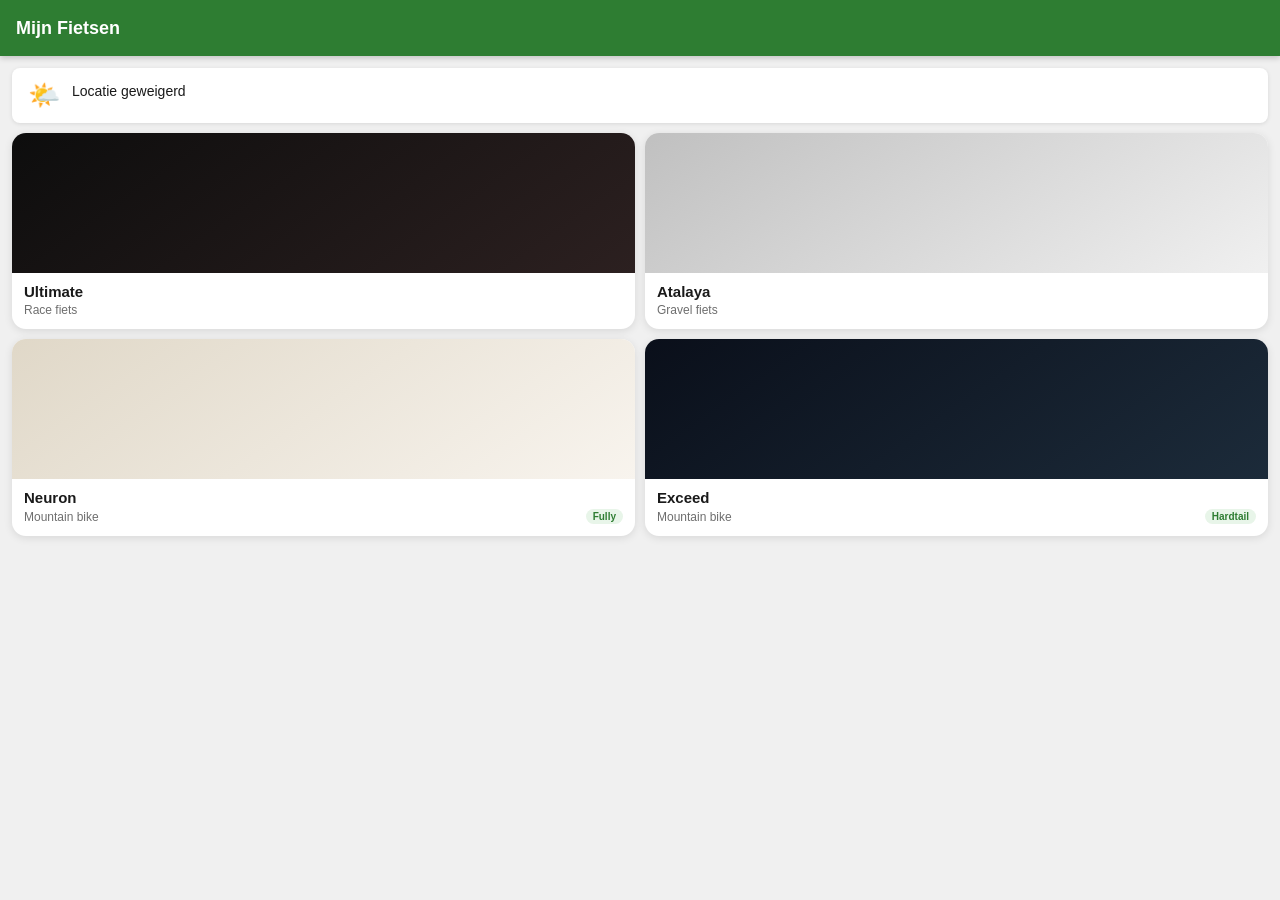
==== web/bikecheck.html @ 971127cf "Add single self-contained bikecheck.html (no install needed) Alles in één bestand: HTML + CSS + Java" ====
<!DOCTYPE html>
<html lang="nl">
<head>
<meta charset="UTF-8">
<meta name="viewport" content="width=device-width, initial-scale=1.0, user-scalable=no">
<title>BikeCheck</title>
<style>
:root {
    --groen: #2E7D32;
    --lichtgroen: #E8F5E9;
    --bg: #F0F0F0;
    --wit: #FFFFFF;
    --tekst: #1A1A1A;
    --subtekst: #6E6E6E;
}
*, *::before, *::after { box-sizing: border-box; margin: 0; padding: 0; }
html, body {
    height: 100%;
    font-family: -apple-system, BlinkMacSystemFont, 'Segoe UI', Roboto, sans-serif;
    background: var(--bg);
    color: var(--tekst);
    -webkit-tap-highlight-color: transparent;
}
.verborgen { display: none !important; }

/* App-balk */
.balk {
    background: var(--groen);
    color: #fff;
    padding: 0 16px;
    display: flex;
    align-items: center;
    min-height: 56px;
    position: sticky;
    top: 0;
    z-index: 10;
    box-shadow: 0 2px 6px rgba(0,0,0,.2);
    flex-wrap: wrap;
    padding-bottom: 0;
}
.balk-titel {
    font-size: 18px;
    font-weight: 700;
    flex: 1;
    line-height: 56px;
}
.icoon-knop {
    background: none;
    border: none;
    color: #fff;
    cursor: pointer;
    padding: 8px;
    border-radius: 50%;
    display: flex;
    align-items: center;
    justify-content: center;
    line-height: 56px;
    font-size: 22px;
}
.icoon-knop:active { background: rgba(255,255,255,.2); }

/* Voortgang */
.voortgang-wrap { width: 100%; padding: 0 0 12px; }
.voortgang-balk {
    height: 5px;
    background: rgba(255,255,255,.3);
    border-radius: 3px;
    overflow: hidden;
}
.voortgang-fill {
    height: 100%;
    background: #fff;
    border-radius: 3px;
    transition: width .3s ease;
    width: 0%;
}
.voortgang-labels {
    display: flex;
    justify-content: space-between;
    font-size: 12px;
    color: rgba(255,255,255,.85);
    margin-top: 4px;
}

/* Inhoud */
.inhoud {
    padding: 12px;
    display: flex;
    flex-direction: column;
    gap: 10px;
    min-height: calc(100vh - 56px);
}

/* Weerkaart */
.weerkaart {
    background: var(--wit);
    border-radius: 8px;
    padding: 12px 16px;
    display: flex;
    align-items: flex-start;
    gap: 12px;
    box-shadow: 0 1px 4px rgba(0,0,0,.1);
}
.weer-emoji { font-size: 26px; flex-shrink: 0; }
.weer-tekst { font-size: 14px; line-height: 1.6; white-space: pre-line; }

/* Fietskaarten */
.fiets-grid {
    display: grid;
    grid-template-columns: 1fr 1fr;
    gap: 10px;
}
.fiets-kaart {
    background: var(--wit);
    border-radius: 14px;
    overflow: hidden;
    box-shadow: 0 2px 8px rgba(0,0,0,.1);
    cursor: pointer;
    transition: transform .15s;
    user-select: none;
}
.fiets-kaart:active { transform: scale(.96); }
.fiets-foto {
    height: 140px;
    background-size: cover;
    background-position: center;
}
.fiets-info { padding: 10px 12px 12px; }
.fiets-naam { font-size: 15px; font-weight: 700; }
.fiets-rij { display: flex; align-items: center; gap: 6px; margin-top: 3px; }
.fiets-sub { font-size: 12px; color: var(--subtekst); flex: 1; }
.fiets-type {
    font-size: 10px;
    font-weight: 700;
    color: var(--groen);
    background: var(--lichtgroen);
    padding: 2px 7px;
    border-radius: 20px;
}

/* Checklijst */
.checklijst { list-style: none; display: flex; flex-direction: column; gap: 6px; padding-bottom: 32px; }
.check-item {
    background: var(--wit);
    border-radius: 8px;
    box-shadow: 0 1px 4px rgba(0,0,0,.08);
}
.check-item label {
    display: flex;
    align-items: center;
    cursor: pointer;
    min-height: 52px;
    padding-right: 16px;
}
.check-item input[type=checkbox] {
    appearance: none;
    -webkit-appearance: none;
    width: 44px;
    height: 52px;
    flex-shrink: 0;
    position: relative;
    cursor: pointer;
}
.check-item input[type=checkbox]::after {
    content: '';
    position: absolute;
    top: 50%; left: 50%;
    transform: translate(-50%, -50%);
    width: 22px; height: 22px;
    border: 2px solid #C8C8C8;
    border-radius: 5px;
    background: #fff;
    transition: all .15s;
}
.check-item input[type=checkbox]:checked::after {
    background: var(--groen);
    border-color: var(--groen);
    background-image: url("data:image/svg+xml,%3Csvg xmlns='http://www.w3.org/2000/svg' width='14' height='14' viewBox='0 0 24 24' fill='none' stroke='white' stroke-width='3.5' stroke-linecap='round' stroke-linejoin='round'%3E%3Cpolyline points='20 6 9 17 4 12'/%3E%3C/svg%3E");
    background-repeat: no-repeat;
    background-position: center;
}
.item-inhoud { flex: 1; display: flex; flex-direction: column; gap: 4px; padding: 10px 0; }
.item-tekst { font-size: 15px; line-height: 1.3; transition: opacity .15s; }
.item-badge {
    display: inline-block;
    font-size: 11px;
    font-weight: 700;
    padding: 2px 8px;
    border-radius: 20px;
    align-self: flex-start;
}
.badge-uv   { background: #FFF3E0; color: #E65100; }
.badge-koud { background: #E3F2FD; color: #1565C0; }
.check-item.afgevinkt .item-tekst { text-decoration: line-through; opacity: .35; }

/* Dialoog */
.overlay {
    position: fixed; inset: 0;
    background: rgba(0,0,0,.45);
    display: flex; align-items: center; justify-content: center;
    z-index: 100; padding: 24px;
}
.dialoog {
    background: var(--wit);
    border-radius: 14px;
    padding: 24px;
    max-width: 320px;
    width: 100%;
    box-shadow: 0 8px 32px rgba(0,0,0,.25);
}
.dialoog h2 { font-size: 17px; margin-bottom: 8px; }
.dialoog p  { font-size: 14px; color: var(--subtekst); margin-bottom: 20px; line-height: 1.5; }
.dialoog-knoppen { display: flex; gap: 10px; justify-content: flex-end; }
.knop {
    padding: 10px 18px;
    border: none;
    border-radius: 8px;
    font-size: 14px;
    font-weight: 600;
    cursor: pointer;
}
.knop-annuleer { background: #EEE; color: var(--tekst); }
.knop-reset    { background: var(--groen); color: #fff; }
</style>
</head>
<body>

<!-- ═══ HOOFDSCHERM ═══ -->
<div id="hoofd-scherm">
    <header class="balk">
        <span class="balk-titel">Mijn Fietsen</span>
    </header>
    <div class="inhoud">
        <div class="weerkaart">
            <span class="weer-emoji">🌤️</span>
            <span class="weer-tekst" id="weer-hoofd">Weer ophalen…</span>
        </div>
        <div class="fiets-grid" id="fiets-grid"></div>
    </div>
</div>

<!-- ═══ CHECKLISTSCHERM ═══ -->
<div id="check-scherm" class="verborgen">
    <header class="balk">
        <button class="icoon-knop" id="terug-knop">&#8592;</button>
        <span class="balk-titel" id="check-titel">Ultimate</span>
        <button class="icoon-knop" id="reset-knop" title="Reset">&#8635;</button>
        <div class="voortgang-wrap">
            <div class="voortgang-balk">
                <div class="voortgang-fill" id="voortgang-fill"></div>
            </div>
            <div class="voortgang-labels">
                <span id="voortgang-teller">0 / 0</span>
                <span id="voortgang-pct">0%</span>
            </div>
        </div>
    </header>
    <div class="inhoud">
        <div class="weerkaart">
            <span class="weer-emoji">🌤️</span>
            <span class="weer-tekst" id="weer-check">Weer ophalen…</span>
        </div>
        <ul class="checklijst" id="check-items"></ul>
    </div>
</div>

<!-- ═══ RESET-DIALOOG ═══ -->
<div class="overlay verborgen" id="reset-overlay">
    <div class="dialoog">
        <h2>Checklist resetten</h2>
        <p>Alle vinkjes voor deze fiets verwijderen?</p>
        <div class="dialoog-knoppen">
            <button class="knop knop-annuleer" id="annuleer-reset">Annuleren</button>
            <button class="knop knop-reset"    id="bevestig-reset">Reset</button>
        </div>
    </div>
</div>

<script>
'use strict';

// ── Configuratie ──────────────────────────────────────────────────────────────
const API_SLEUTEL = 'b2993d09a467a0172653bfecc4851b74';

// ── Fietsen ───────────────────────────────────────────────────────────────────
const FIETSEN = [
    { naam: 'Ultimate', sub: 'Race fiets',   type: '',        kleur: 'linear-gradient(145deg,#0D0D0D,#2C2020)' },
    { naam: 'Atalaya',  sub: 'Gravel fiets', type: '',        kleur: 'linear-gradient(145deg,#C0C0C0,#F0F0F0)' },
    { naam: 'Neuron',   sub: 'Mountain bike',type: 'Fully',   kleur: 'linear-gradient(145deg,#E0D8C8,#F8F4EE)' },
    { naam: 'Exceed',   sub: 'Mountain bike',type: 'Hardtail',kleur: 'linear-gradient(145deg,#0A0F1A,#1C2B3A)' },
];

// ── Checklijsten ──────────────────────────────────────────────────────────────
const LIJSTEN = {
    Ultimate: [
        { id:'u1',  tekst:'Raceschoenen' },
        { id:'u2',  tekst:'Twee bidons' },
        { id:'u3',  tekst:'Reparatietas en bandje' },
        { id:'u4',  tekst:'Wahoo groot' },
        { id:'u5',  tekst:'Handschoenen' },
        { id:'u6',  tekst:'Bril' },
        { id:'u7',  tekst:'Muts' },
        { id:'u8',  tekst:'Overschoenen' },
        { id:'u9',  tekst:'Eten' },
        { id:'u10', tekst:'Verlichting' },
    ],
    Atalaya: [
        { id:'a1',  tekst:'Klikschoen of Flatschoen' },
        { id:'a2',  tekst:'Twee bidons' },
        { id:'a3',  tekst:'Reparatiebidon' },
        { id:'a4',  tekst:'Batterij' },
        { id:'a5',  tekst:'Wahoo groot' },
        { id:'a6',  tekst:'Handschoenen' },
        { id:'a7',  tekst:'Bril' },
        { id:'a8',  tekst:'Muts' },
        { id:'a9',  tekst:'Overschoenen' },
        { id:'a10', tekst:'Eten' },
        { id:'a11', tekst:'Verlichting' },
    ],
    Neuron: [
        { id:'n1',  tekst:'Klikschoen of Flatschoen' },
        { id:'n2',  tekst:'Één bidon of drinkzak' },
        { id:'n3',  tekst:'Reparatietas' },
        { id:'n4',  tekst:'Batterij' },
        { id:'n5',  tekst:'Wahoo groot' },
        { id:'n6',  tekst:'Handschoenen' },
        { id:'n7',  tekst:'Bril' },
        { id:'n8',  tekst:'Muts' },
        { id:'n9',  tekst:'Overschoenen' },
        { id:'n10', tekst:'Eten' },
        { id:'n11', tekst:'Verlichting' },
    ],
    Exceed: [
        { id:'e1',  tekst:'Klikschoenen' },
        { id:'e2',  tekst:'Twee bidons' },
        { id:'e3',  tekst:'Reparatietas' },
        { id:'e4',  tekst:'Wahoo klein' },
        { id:'e5',  tekst:'Handschoenen' },
        { id:'e6',  tekst:'Bril' },
        { id:'e7',  tekst:'Muts' },
        { id:'e8',  tekst:'Overschoenen' },
        { id:'e9',  tekst:'Eten' },
        { id:'e10', tekst:'Verlichting' },
    ],
};

// ── Weer-items op basis van temperatuur en UV ─────────────────────────────────
function weerItems(temp, uvi) {
    const items = [];
    if (uvi >= 3) {
        items.push({ id:'w_zonnebrand', tekst:'Zonnebrand',         badge:'☀️ UV',   cls:'badge-uv' });
        items.push({ id:'w_lipbalsem',  tekst:'Lipbalsem',           badge:'☀️ UV',   cls:'badge-uv' });
    }
    if (temp < 5) {
        items.push({ id:'w_muts',       tekst:'Muts',                badge:'🥶 Koud', cls:'badge-koud' });
        items.push({ id:'w_handsch',    tekst:'Warme handschoenen',  badge:'🥶 Koud', cls:'badge-koud' });
        items.push({ id:'w_overschoen', tekst:'Overschoenen',        badge:'🥶 Koud', cls:'badge-koud' });
    }
    return items;
}

// ── State ─────────────────────────────────────────────────────────────────────
let huidigeFiets = null;
let weerTemp = 15;
let weerUvi  = 0;
let weerTekst = 'Weer ophalen…';

// ── Opslag ────────────────────────────────────────────────────────────────────
function slaOp(naam, items) {
    const s = {};
    items.forEach(it => s[it.id] = it.aangevinkt);
    localStorage.setItem('bc_' + naam, JSON.stringify(s));
}
function laadOp(naam) {
    try { return JSON.parse(localStorage.getItem('bc_' + naam)) || {}; }
    catch { return {}; }
}

// ── Navigatie ─────────────────────────────────────────────────────────────────
function toonHoofd() {
    document.getElementById('check-scherm').classList.add('verborgen');
    document.getElementById('hoofd-scherm').classList.remove('verborgen');
    huidigeFiets = null;
}
function toonChecklist(fiets) {
    huidigeFiets = fiets;
    document.getElementById('hoofd-scherm').classList.add('verborgen');
    document.getElementById('check-scherm').classList.remove('verborgen');
    document.getElementById('check-titel').textContent = fiets.naam;
    document.getElementById('weer-check').textContent = weerTekst;
    tekenChecklist();
}

// ── Fietskaarten tekenen ──────────────────────────────────────────────────────
function tekenFietsen() {
    const grid = document.getElementById('fiets-grid');
    grid.innerHTML = FIETSEN.map(f => `
        <div class="fiets-kaart" data-naam="${f.naam}">
            <div class="fiets-foto" style="background:url('images/bike_${f.naam.toLowerCase()}.jpg') center/cover, ${f.kleur}"></div>
            <div class="fiets-info">
                <div class="fiets-naam">${f.naam}</div>
                <div class="fiets-rij">
                    <span class="fiets-sub">${f.sub}</span>
                    ${f.type ? `<span class="fiets-type">${f.type}</span>` : ''}
                </div>
            </div>
        </div>
    `).join('');
    grid.querySelectorAll('.fiets-kaart').forEach(k => {
        k.addEventListener('click', () => {
            const f = FIETSEN.find(f => f.naam === k.dataset.naam);
            if (f) toonChecklist(f);
        });
    });
}

// ── Checklist tekenen ─────────────────────────────────────────────────────────
function tekenChecklist() {
    if (!huidigeFiets) return;
    const opgeslagen = laadOp(huidigeFiets.naam);
    const basisItems = LIJSTEN[huidigeFiets.naam].map(it => ({
        ...it, aangevinkt: opgeslagen[it.id] ?? false, badge: '', cls: ''
    }));
    const wItems = weerItems(weerTemp, weerUvi).map(it => ({
        ...it, aangevinkt: opgeslagen[it.id] ?? false
    }));
    const alleItems = [...basisItems, ...wItems];

    const lijst = document.getElementById('check-items');
    lijst.innerHTML = alleItems.map(it => `
        <li class="check-item${it.aangevinkt ? ' afgevinkt' : ''}" id="li-${it.id}">
            <label>
                <input type="checkbox" data-id="${it.id}" ${it.aangevinkt ? 'checked' : ''}>
                <span class="item-inhoud">
                    <span class="item-tekst">${it.tekst}</span>
                    ${it.badge ? `<span class="item-badge ${it.cls}">${it.badge}</span>` : ''}
                </span>
            </label>
        </li>
    `).join('');

    lijst.querySelectorAll('input[type=checkbox]').forEach(cb => {
        cb.addEventListener('change', () => {
            const li   = document.getElementById('li-' + cb.dataset.id);
            const item = alleItems.find(it => it.id === cb.dataset.id);
            li.classList.toggle('afgevinkt', cb.checked);
            if (item) item.aangevinkt = cb.checked;
            slaOp(huidigeFiets.naam, alleItems);
            bijwerkVoortgang(alleItems);
        });
    });
    bijwerkVoortgang(alleItems);
}

function bijwerkVoortgang(items) {
    const totaal   = items.length;
    const afgevinkt = items.filter(it => it.aangevinkt).length;
    const pct = totaal > 0 ? Math.round(afgevinkt / totaal * 100) : 0;
    document.getElementById('voortgang-fill').style.width  = pct + '%';
    document.getElementById('voortgang-teller').textContent = `${afgevinkt} / ${totaal}`;
    document.getElementById('voortgang-pct').textContent    = pct + '%';
}

// ── Weer ophalen ──────────────────────────────────────────────────────────────
async function haalWeerOp(lat, lon) {
    try {
        const [fRes, uviRes] = await Promise.allSettled([
            fetch(`https://api.openweathermap.org/data/2.5/forecast?lat=${lat}&lon=${lon}&units=metric&appid=${API_SLEUTEL}`).then(r => r.json()),
            fetch(`https://api.openweathermap.org/data/2.5/uvi?lat=${lat}&lon=${lon}&appid=${API_SLEUTEL}`).then(r => r.json()),
        ]);
        if (fRes.status !== 'fulfilled') throw new Error();
        const f       = fRes.value;
        const nu      = f.list[0];
        const over4   = f.list[1];
        weerTemp      = nu.main.temp;
        weerUvi       = uviRes.status === 'fulfilled' ? (uviRes.value?.value ?? 0) : 0;
        const temp    = Math.round(weerTemp);
        const temp4   = Math.round(over4.main.temp);
        const regen   = Math.round(nu.pop * 100);
        const wid     = nu.weather[0].id;
        const emoji   = wid>=200&&wid<300?'⛈️':wid>=300&&wid<600?'🌧️':wid>=600&&wid<700?'🌨️':wid>=700&&wid<800?'🌫️':wid===800?'☀️':'⛅';
        weerTekst     = `${emoji}  Nu: ${temp}°C     Over 4 uur: ${temp4}°C`;
        if (regen > 30) weerTekst += `\n⚠️  ${regen}% kans op regen`;
        if (weerUvi >= 3) {
            const niveau = weerUvi>=8?'zeer hoog':weerUvi>=6?'hoog':'matig';
            weerTekst += `\n🔆  UV-index ${Math.round(weerUvi)} (${niveau})`;
        }
    } catch {
        weerTekst = 'Kon het weer niet ophalen';
    }
    document.getElementById('weer-hoofd').textContent = weerTekst;
    document.getElementById('weer-check').textContent = weerTekst;
    if (huidigeFiets) tekenChecklist();
}

function startWeer() {
    if (!navigator.geolocation) {
        document.getElementById('weer-hoofd').textContent = 'Locatie niet beschikbaar';
        return;
    }
    navigator.geolocation.getCurrentPosition(
        p => haalWeerOp(p.coords.latitude, p.coords.longitude),
        () => { document.getElementById('weer-hoofd').textContent = 'Locatie geweigerd'; }
    );
}

// ── Knoppen ───────────────────────────────────────────────────────────────────
document.getElementById('terug-knop').addEventListener('click', toonHoofd);
document.getElementById('reset-knop').addEventListener('click', () => {
    document.getElementById('reset-overlay').classList.remove('verborgen');
});
document.getElementById('annuleer-reset').addEventListener('click', () => {
    document.getElementById('reset-overlay').classList.add('verborgen');
});
document.getElementById('bevestig-reset').addEventListener('click', () => {
    document.getElementById('reset-overlay').classList.add('verborgen');
    if (huidigeFiets) {
        localStorage.removeItem('bc_' + huidigeFiets.naam);
        tekenChecklist();
    }
});
document.getElementById('reset-overlay').addEventListener('click', e => {
    if (e.target.id === 'reset-overlay')
        document.getElementById('reset-overlay').classList.add('verborgen');
});

// ── Start ─────────────────────────────────────────────────────────────────────
tekenFietsen();
startWeer();
setInterval(startWeer, 30 * 60 * 1000);
</script>
</body>
</html>
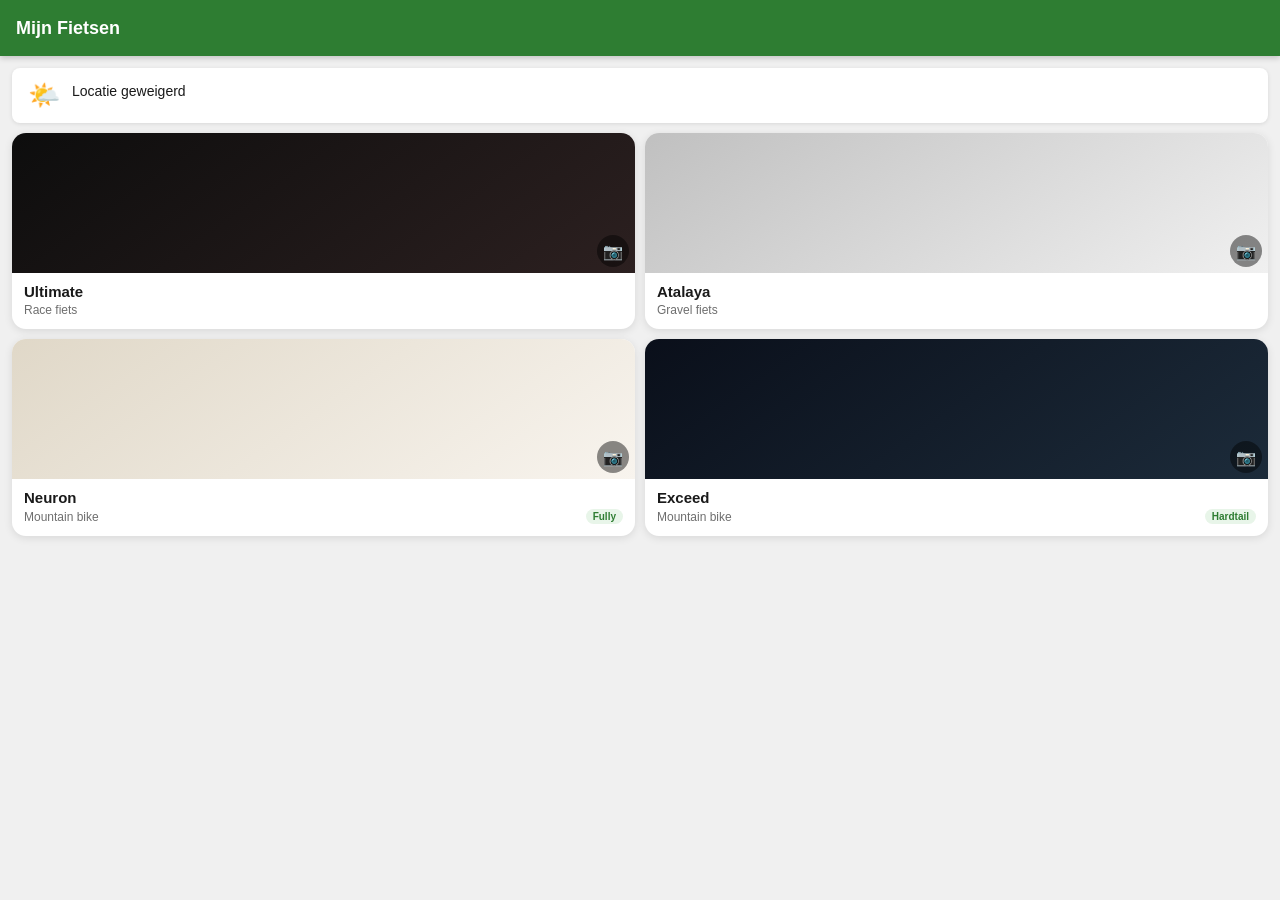
==== commit b56db4c0: "Voeg foto-upload toe aan fietskaarten via galerij Gebruiker kan nu per fiets een foto kiezen uit de " ====
--- a/web/bikecheck.html
+++ b/web/bikecheck.html
@@ -120,11 +120,26 @@
     user-select: none;
 }
 .fiets-kaart:active { transform: scale(.96); }
+.fiets-foto-wrap { position: relative; height: 140px; }
 .fiets-foto {
     height: 140px;
     background-size: cover;
     background-position: center;
 }
+.foto-knop {
+    position: absolute;
+    bottom: 6px; right: 6px;
+    background: rgba(0,0,0,.45);
+    border: none;
+    border-radius: 50%;
+    width: 32px; height: 32px;
+    display: flex; align-items: center; justify-content: center;
+    cursor: pointer;
+    font-size: 16px;
+    color: #fff;
+    z-index: 2;
+}
+.foto-knop:active { background: rgba(0,0,0,.7); }
 .fiets-info { padding: 10px 12px 12px; }
 .fiets-naam { font-size: 15px; font-weight: 700; }
 .fiets-rij { display: flex; align-items: center; gap: 6px; margin-top: 3px; }
@@ -375,6 +390,12 @@
     try { return JSON.parse(localStorage.getItem('bc_' + naam)) || {}; }
     catch { return {}; }
 }
+function laadFoto(naam) {
+    return localStorage.getItem('bc_foto_' + naam) || '';
+}
+function slaFotoOp(naam, dataUrl) {
+    localStorage.setItem('bc_foto_' + naam, dataUrl);
+}
 
 // ── Navigatie ─────────────────────────────────────────────────────────────────
 function toonHoofd() {
@@ -394,9 +415,15 @@
 // ── Fietskaarten tekenen ──────────────────────────────────────────────────────
 function tekenFietsen() {
     const grid = document.getElementById('fiets-grid');
-    grid.innerHTML = FIETSEN.map(f => `
+    grid.innerHTML = FIETSEN.map(f => {
+        const foto = laadFoto(f.naam);
+        const bg = foto ? `url('${foto}') center/cover` : f.kleur;
+        return `
         <div class="fiets-kaart" data-naam="${f.naam}">
-            <div class="fiets-foto" style="background:url('images/bike_${f.naam.toLowerCase()}.jpg') center/cover, ${f.kleur}"></div>
+            <div class="fiets-foto-wrap">
+                <div class="fiets-foto" id="foto-${f.naam}" style="background:${bg}"></div>
+                <button class="foto-knop" data-fiets="${f.naam}" title="Foto wijzigen">📷</button>
+            </div>
             <div class="fiets-info">
                 <div class="fiets-naam">${f.naam}</div>
                 <div class="fiets-rij">
@@ -404,8 +431,42 @@
                     ${f.type ? `<span class="fiets-type">${f.type}</span>` : ''}
                 </div>
             </div>
-        </div>
-    `).join('');
+        </div>`;
+    }).join('');
+
+    // Verborgen file input
+    let fileInput = document.getElementById('foto-input');
+    if (!fileInput) {
+        fileInput = document.createElement('input');
+        fileInput.type = 'file';
+        fileInput.accept = 'image/*';
+        fileInput.id = 'foto-input';
+        fileInput.style.display = 'none';
+        document.body.appendChild(fileInput);
+    }
+
+    let actieveFiets = null;
+    grid.querySelectorAll('.foto-knop').forEach(knop => {
+        knop.addEventListener('click', e => {
+            e.stopPropagation();
+            actieveFiets = knop.dataset.fiets;
+            fileInput.value = '';
+            fileInput.click();
+        });
+    });
+
+    fileInput.onchange = () => {
+        const bestand = fileInput.files[0];
+        if (!bestand || !actieveFiets) return;
+        const reader = new FileReader();
+        reader.onload = ev => {
+            slaFotoOp(actieveFiets, ev.target.result);
+            const fotoEl = document.getElementById('foto-' + actieveFiets);
+            if (fotoEl) fotoEl.style.background = `url('${ev.target.result}') center/cover`;
+        };
+        reader.readAsDataURL(bestand);
+    };
+
     grid.querySelectorAll('.fiets-kaart').forEach(k => {
         k.addEventListener('click', () => {
             const f = FIETSEN.find(f => f.naam === k.dataset.naam);
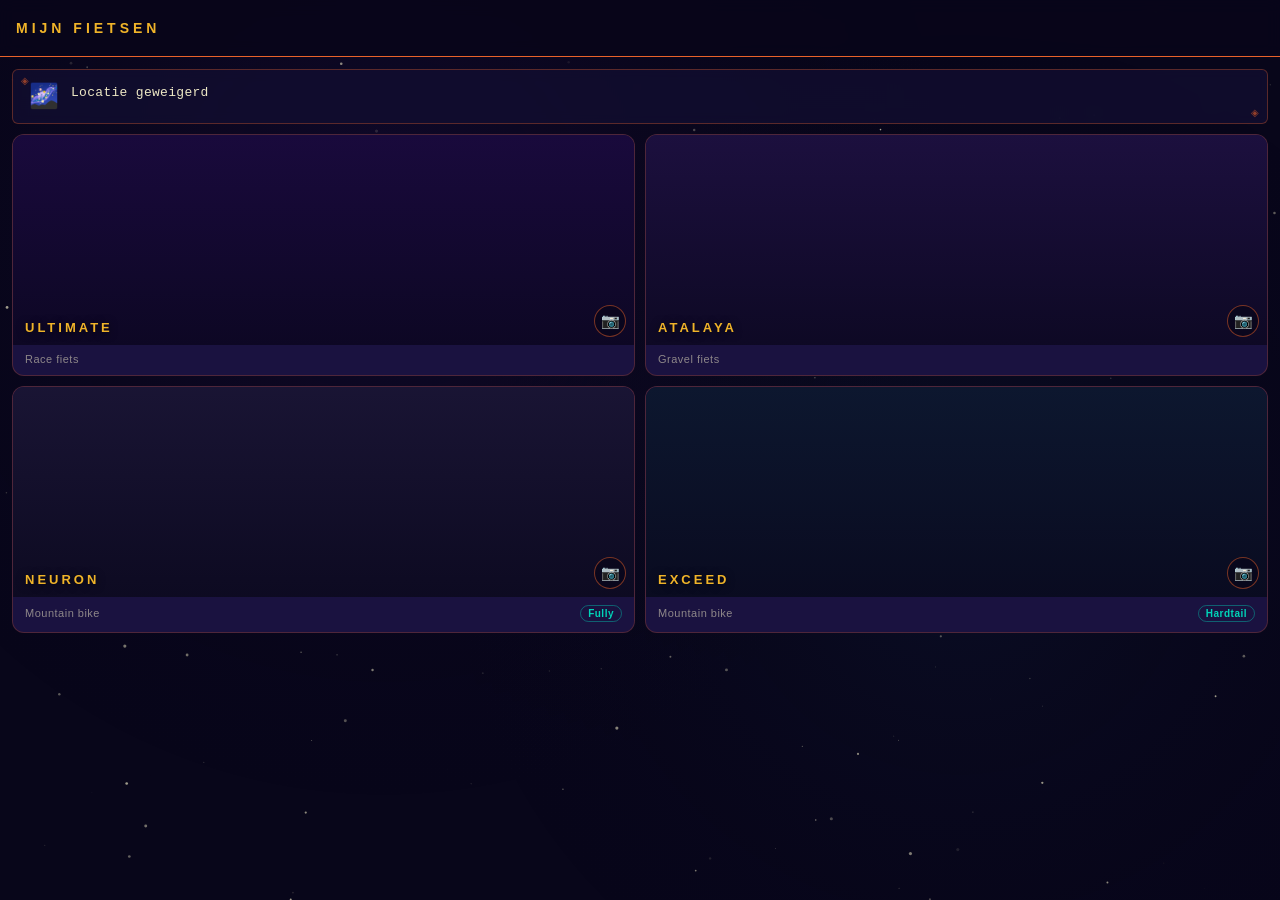
==== commit 0e56807b: "Redesign bikecheck.html met 70s space-stijl Donkere sterrenhemel achtergrond met canvas animatie, or" ====
--- a/web/bikecheck.html
+++ b/web/bikecheck.html
@@ -6,27 +6,49 @@
 <title>BikeCheck</title>
 <style>
 :root {
-    --groen: #2E7D32;
-    --lichtgroen: #E8F5E9;
-    --bg: #F0F0F0;
-    --wit: #FFFFFF;
-    --tekst: #1A1A1A;
-    --subtekst: #6E6E6E;
+    --ruimte:  #08061A;
+    --cosmos:  #120E30;
+    --nebula:  #1A1240;
+    --oranje:  #E8622A;
+    --goud:    #F0B429;
+    --ster:    #EDE8C5;
+    --teal:    #00D4B8;
+    --dim:     rgba(240,180,41,.12);
+    --lijn:    rgba(232,98,42,.35);
 }
 *, *::before, *::after { box-sizing: border-box; margin: 0; padding: 0; }
 html, body {
     height: 100%;
     font-family: -apple-system, BlinkMacSystemFont, 'Segoe UI', Roboto, sans-serif;
-    background: var(--bg);
-    color: var(--tekst);
+    background: var(--ruimte);
+    color: var(--ster);
     -webkit-tap-highlight-color: transparent;
+    overscroll-behavior: none;
 }
 .verborgen { display: none !important; }
 
-/* App-balk */
+/* ── Sterrenhemel canvas ── */
+#sterren {
+    position: fixed;
+    inset: 0;
+    z-index: 0;
+    pointer-events: none;
+}
+
+/* ── Scherm wrapper (boven canvas) ── */
+#hoofd-scherm, #check-scherm {
+    position: relative;
+    z-index: 1;
+    min-height: 100dvh;
+    display: flex;
+    flex-direction: column;
+}
+
+/* ── App-balk ── */
 .balk {
-    background: var(--groen);
-    color: #fff;
+    background: rgba(8,6,26,.88);
+    border-bottom: 1.5px solid var(--oranje);
+    color: var(--ster);
     padding: 0 16px;
     display: flex;
     align-items: center;
@@ -34,20 +56,23 @@
     position: sticky;
     top: 0;
     z-index: 10;
-    box-shadow: 0 2px 6px rgba(0,0,0,.2);
     flex-wrap: wrap;
-    padding-bottom: 0;
+    backdrop-filter: blur(8px);
+    -webkit-backdrop-filter: blur(8px);
 }
 .balk-titel {
-    font-size: 18px;
+    font-size: 14px;
     font-weight: 700;
     flex: 1;
+    letter-spacing: 4px;
+    text-transform: uppercase;
+    color: var(--goud);
     line-height: 56px;
 }
 .icoon-knop {
     background: none;
     border: none;
-    color: #fff;
+    color: var(--ster);
     cursor: pointer;
     padding: 8px;
     border-radius: 50%;
@@ -56,122 +81,186 @@
     justify-content: center;
     line-height: 56px;
     font-size: 22px;
-}
-.icoon-knop:active { background: rgba(255,255,255,.2); }
+    transition: color .15s;
+}
+.icoon-knop:active { color: var(--oranje); }
 
 /* Voortgang */
-.voortgang-wrap { width: 100%; padding: 0 0 12px; }
+.voortgang-wrap { width: 100%; padding: 0 0 10px; }
 .voortgang-balk {
-    height: 5px;
-    background: rgba(255,255,255,.3);
-    border-radius: 3px;
+    height: 4px;
+    background: rgba(255,255,255,.1);
+    border-radius: 2px;
     overflow: hidden;
 }
 .voortgang-fill {
     height: 100%;
-    background: #fff;
-    border-radius: 3px;
-    transition: width .3s ease;
+    background: linear-gradient(90deg, var(--oranje), var(--goud));
+    border-radius: 2px;
+    transition: width .35s ease;
     width: 0%;
 }
 .voortgang-labels {
     display: flex;
     justify-content: space-between;
-    font-size: 12px;
-    color: rgba(255,255,255,.85);
-    margin-top: 4px;
-}
-
-/* Inhoud */
+    font-size: 11px;
+    font-family: 'Courier New', monospace;
+    color: rgba(240,180,41,.7);
+    margin-top: 5px;
+    letter-spacing: 1px;
+}
+
+/* ── Scherm-inhoud ── */
 .inhoud {
     padding: 12px;
     display: flex;
     flex-direction: column;
     gap: 10px;
-    min-height: calc(100vh - 56px);
-}
-
-/* Weerkaart */
+    flex: 1;
+}
+
+/* ── Weerkaart ── */
 .weerkaart {
-    background: var(--wit);
-    border-radius: 8px;
+    background: rgba(18,14,48,.82);
+    border: 1px solid var(--lijn);
+    border-radius: 6px;
     padding: 12px 16px;
     display: flex;
     align-items: flex-start;
     gap: 12px;
-    box-shadow: 0 1px 4px rgba(0,0,0,.1);
-}
-.weer-emoji { font-size: 26px; flex-shrink: 0; }
-.weer-tekst { font-size: 14px; line-height: 1.6; white-space: pre-line; }
-
-/* Fietskaarten */
+    position: relative;
+    backdrop-filter: blur(6px);
+}
+.weerkaart::before,
+.weerkaart::after {
+    content: '◈';
+    position: absolute;
+    font-size: 10px;
+    color: var(--oranje);
+    opacity: .6;
+}
+.weerkaart::before { top: 5px; left: 8px; }
+.weerkaart::after  { bottom: 5px; right: 8px; }
+.weer-emoji { font-size: 24px; flex-shrink: 0; line-height: 1.2; }
+.weer-tekst {
+    font-size: 13px;
+    line-height: 1.65;
+    white-space: pre-line;
+    font-family: 'Courier New', monospace;
+    color: var(--ster);
+    letter-spacing: .3px;
+}
+
+/* ── Fietskaarten ── */
 .fiets-grid {
     display: grid;
     grid-template-columns: 1fr 1fr;
     gap: 10px;
 }
 .fiets-kaart {
-    background: var(--wit);
-    border-radius: 14px;
+    border-radius: 12px;
     overflow: hidden;
-    box-shadow: 0 2px 8px rgba(0,0,0,.1);
+    border: 1px solid rgba(232,98,42,.25);
     cursor: pointer;
-    transition: transform .15s;
+    transition: transform .15s, box-shadow .15s;
     user-select: none;
-}
-.fiets-kaart:active { transform: scale(.96); }
-.fiets-foto-wrap { position: relative; height: 140px; }
+    background: var(--nebula);
+}
+.fiets-kaart:active {
+    transform: scale(.96);
+    box-shadow: 0 0 18px rgba(232,98,42,.3);
+}
+.fiets-foto-wrap { position: relative; height: 210px; overflow: hidden; }
 .fiets-foto {
-    height: 140px;
+    height: 210px;
     background-size: cover;
     background-position: center;
+    transition: transform .3s ease;
+}
+.fiets-kaart:active .fiets-foto { transform: scale(1.04); }
+
+/* donkere gradient overlay over de foto */
+.fiets-foto-wrap::after {
+    content: '';
+    position: absolute;
+    inset: 0;
+    background: linear-gradient(to bottom, rgba(8,6,26,.05) 0%, rgba(8,6,26,.72) 100%);
+    pointer-events: none;
 }
 .foto-knop {
     position: absolute;
-    bottom: 6px; right: 6px;
-    background: rgba(0,0,0,.45);
-    border: none;
+    bottom: 8px; right: 8px;
+    background: rgba(8,6,26,.65);
+    border: 1px solid rgba(232,98,42,.5);
     border-radius: 50%;
     width: 32px; height: 32px;
     display: flex; align-items: center; justify-content: center;
     cursor: pointer;
-    font-size: 16px;
-    color: #fff;
-    z-index: 2;
-}
-.foto-knop:active { background: rgba(0,0,0,.7); }
-.fiets-info { padding: 10px 12px 12px; }
-.fiets-naam { font-size: 15px; font-weight: 700; }
-.fiets-rij { display: flex; align-items: center; gap: 6px; margin-top: 3px; }
-.fiets-sub { font-size: 12px; color: var(--subtekst); flex: 1; }
+    font-size: 15px;
+    z-index: 3;
+}
+.foto-knop:active { background: rgba(232,98,42,.4); }
+.fiets-naam-overlay {
+    position: absolute;
+    bottom: 10px; left: 12px;
+    z-index: 3;
+    font-size: 13px;
+    font-weight: 900;
+    letter-spacing: 3px;
+    text-transform: uppercase;
+    color: var(--goud);
+    text-shadow: 0 1px 8px rgba(0,0,0,.8);
+}
+.fiets-info {
+    padding: 8px 12px 10px;
+    display: flex;
+    align-items: center;
+    gap: 6px;
+}
+.fiets-sub {
+    font-size: 11px;
+    color: rgba(237,232,197,.55);
+    flex: 1;
+    letter-spacing: .5px;
+}
 .fiets-type {
     font-size: 10px;
     font-weight: 700;
-    color: var(--groen);
-    background: var(--lichtgroen);
+    color: var(--teal);
+    border: 1px solid rgba(0,212,184,.4);
     padding: 2px 7px;
     border-radius: 20px;
-}
-
-/* Checklijst */
-.checklijst { list-style: none; display: flex; flex-direction: column; gap: 6px; padding-bottom: 32px; }
+    letter-spacing: .5px;
+}
+
+/* ── Checklijst ── */
+.checklijst {
+    list-style: none;
+    display: flex;
+    flex-direction: column;
+    gap: 5px;
+    padding-bottom: 32px;
+}
 .check-item {
-    background: var(--wit);
-    border-radius: 8px;
-    box-shadow: 0 1px 4px rgba(0,0,0,.08);
-}
+    background: rgba(18,14,48,.75);
+    border-left: 3px solid var(--oranje);
+    border-radius: 0 6px 6px 0;
+    overflow: hidden;
+    transition: background .15s;
+}
+.check-item:active { background: rgba(26,18,64,.9); }
 .check-item label {
     display: flex;
     align-items: center;
     cursor: pointer;
-    min-height: 52px;
+    min-height: 50px;
     padding-right: 16px;
 }
 .check-item input[type=checkbox] {
     appearance: none;
     -webkit-appearance: none;
     width: 44px;
-    height: 52px;
+    height: 50px;
     flex-shrink: 0;
     position: relative;
     cursor: pointer;
@@ -181,64 +270,78 @@
     position: absolute;
     top: 50%; left: 50%;
     transform: translate(-50%, -50%);
-    width: 22px; height: 22px;
-    border: 2px solid #C8C8C8;
-    border-radius: 5px;
-    background: #fff;
+    width: 20px; height: 20px;
+    border: 2px solid rgba(232,98,42,.5);
+    border-radius: 50%;
+    background: transparent;
     transition: all .15s;
 }
 .check-item input[type=checkbox]:checked::after {
-    background: var(--groen);
-    border-color: var(--groen);
-    background-image: url("data:image/svg+xml,%3Csvg xmlns='http://www.w3.org/2000/svg' width='14' height='14' viewBox='0 0 24 24' fill='none' stroke='white' stroke-width='3.5' stroke-linecap='round' stroke-linejoin='round'%3E%3Cpolyline points='20 6 9 17 4 12'/%3E%3C/svg%3E");
+    background: var(--oranje);
+    border-color: var(--oranje);
+    background-image: url("data:image/svg+xml,%3Csvg xmlns='http://www.w3.org/2000/svg' width='12' height='12' viewBox='0 0 24 24' fill='none' stroke='white' stroke-width='3.5' stroke-linecap='round' stroke-linejoin='round'%3E%3Cpolyline points='20 6 9 17 4 12'/%3E%3C/svg%3E");
     background-repeat: no-repeat;
     background-position: center;
+    box-shadow: 0 0 8px rgba(232,98,42,.6);
 }
 .item-inhoud { flex: 1; display: flex; flex-direction: column; gap: 4px; padding: 10px 0; }
-.item-tekst { font-size: 15px; line-height: 1.3; transition: opacity .15s; }
+.item-tekst { font-size: 14px; line-height: 1.3; color: var(--ster); transition: opacity .15s; }
 .item-badge {
     display: inline-block;
-    font-size: 11px;
+    font-size: 10px;
     font-weight: 700;
     padding: 2px 8px;
     border-radius: 20px;
     align-self: flex-start;
-}
-.badge-uv   { background: #FFF3E0; color: #E65100; }
-.badge-koud { background: #E3F2FD; color: #1565C0; }
-.check-item.afgevinkt .item-tekst { text-decoration: line-through; opacity: .35; }
-
-/* Dialoog */
+    letter-spacing: .5px;
+}
+.badge-uv   { background: rgba(240,180,41,.15); color: var(--goud); border: 1px solid rgba(240,180,41,.3); }
+.badge-koud { background: rgba(0,212,184,.12);  color: var(--teal); border: 1px solid rgba(0,212,184,.3); }
+.check-item.afgevinkt { border-left-color: rgba(232,98,42,.25); }
+.check-item.afgevinkt .item-tekst { text-decoration: line-through; opacity: .3; }
+
+/* ── Reset-dialoog ── */
 .overlay {
     position: fixed; inset: 0;
-    background: rgba(0,0,0,.45);
+    background: rgba(8,6,26,.75);
     display: flex; align-items: center; justify-content: center;
     z-index: 100; padding: 24px;
+    backdrop-filter: blur(4px);
 }
 .dialoog {
-    background: var(--wit);
-    border-radius: 14px;
+    background: var(--cosmos);
+    border: 1px solid var(--oranje);
+    border-radius: 10px;
     padding: 24px;
-    max-width: 320px;
+    max-width: 300px;
     width: 100%;
-    box-shadow: 0 8px 32px rgba(0,0,0,.25);
-}
-.dialoog h2 { font-size: 17px; margin-bottom: 8px; }
-.dialoog p  { font-size: 14px; color: var(--subtekst); margin-bottom: 20px; line-height: 1.5; }
+    box-shadow: 0 0 40px rgba(232,98,42,.25);
+    position: relative;
+}
+.dialoog::before { content: '◈'; position: absolute; top: 8px; left: 12px; color: var(--oranje); font-size: 10px; opacity: .7; }
+.dialoog::after  { content: '◈'; position: absolute; bottom: 8px; right: 12px; color: var(--oranje); font-size: 10px; opacity: .7; }
+.dialoog h2 { font-size: 15px; letter-spacing: 2px; text-transform: uppercase; color: var(--goud); margin-bottom: 10px; }
+.dialoog p  { font-size: 13px; color: rgba(237,232,197,.65); margin-bottom: 22px; line-height: 1.6; }
 .dialoog-knoppen { display: flex; gap: 10px; justify-content: flex-end; }
 .knop {
-    padding: 10px 18px;
+    padding: 9px 18px;
     border: none;
-    border-radius: 8px;
-    font-size: 14px;
+    border-radius: 6px;
+    font-size: 13px;
     font-weight: 600;
+    letter-spacing: 1px;
+    text-transform: uppercase;
     cursor: pointer;
-}
-.knop-annuleer { background: #EEE; color: var(--tekst); }
-.knop-reset    { background: var(--groen); color: #fff; }
+    transition: opacity .15s;
+}
+.knop:active { opacity: .7; }
+.knop-annuleer { background: rgba(237,232,197,.1); color: var(--ster); border: 1px solid rgba(237,232,197,.2); }
+.knop-reset    { background: var(--oranje); color: #fff; }
 </style>
 </head>
 <body>
+
+<canvas id="sterren"></canvas>
 
 <!-- ═══ HOOFDSCHERM ═══ -->
 <div id="hoofd-scherm">
@@ -247,8 +350,8 @@
     </header>
     <div class="inhoud">
         <div class="weerkaart">
-            <span class="weer-emoji">🌤️</span>
-            <span class="weer-tekst" id="weer-hoofd">Weer ophalen…</span>
+            <span class="weer-emoji">🌌</span>
+            <span class="weer-tekst" id="weer-hoofd">Locatie ophalen…</span>
         </div>
         <div class="fiets-grid" id="fiets-grid"></div>
     </div>
@@ -272,8 +375,8 @@
     </header>
     <div class="inhoud">
         <div class="weerkaart">
-            <span class="weer-emoji">🌤️</span>
-            <span class="weer-tekst" id="weer-check">Weer ophalen…</span>
+            <span class="weer-emoji">🌌</span>
+            <span class="weer-tekst" id="weer-check">Locatie ophalen…</span>
         </div>
         <ul class="checklijst" id="check-items"></ul>
     </div>
@@ -282,7 +385,7 @@
 <!-- ═══ RESET-DIALOOG ═══ -->
 <div class="overlay verborgen" id="reset-overlay">
     <div class="dialoog">
-        <h2>Checklist resetten</h2>
+        <h2>Reset checklist</h2>
         <p>Alle vinkjes voor deze fiets verwijderen?</p>
         <div class="dialoog-knoppen">
             <button class="knop knop-annuleer" id="annuleer-reset">Annuleren</button>
@@ -294,15 +397,72 @@
 <script>
 'use strict';
 
-// ── Configuratie ──────────────────────────────────────────────────────────────
+// ── Sterren-canvas ────────────────────────────────────────────────────────────
+(function initSterren() {
+    const c = document.getElementById('sterren');
+    const ctx = c.getContext('2d');
+    let sterren = [];
+
+    function maakSterren() {
+        sterren = [];
+        for (let i = 0; i < 200; i++) {
+            sterren.push({
+                x: Math.random(),
+                y: Math.random(),
+                r: Math.random() * 1.4 + 0.2,
+                a: Math.random() * 0.6 + 0.3,
+                knipperSnelheid: Math.random() * 0.008 + 0.002,
+                knipperFase: Math.random() * Math.PI * 2,
+            });
+        }
+    }
+
+    function resize() {
+        c.width  = window.innerWidth;
+        c.height = window.innerHeight;
+    }
+
+    function teken(t) {
+        ctx.clearRect(0, 0, c.width, c.height);
+
+        // Nevel-gloed (twee zachte cirkels)
+        const g1 = ctx.createRadialGradient(c.width*.3, c.height*.25, 0, c.width*.3, c.height*.25, c.width*.45);
+        g1.addColorStop(0, 'rgba(60,20,120,.18)');
+        g1.addColorStop(1, 'rgba(8,6,26,0)');
+        ctx.fillStyle = g1;
+        ctx.fillRect(0, 0, c.width, c.height);
+
+        const g2 = ctx.createRadialGradient(c.width*.75, c.height*.6, 0, c.width*.75, c.height*.6, c.width*.4);
+        g2.addColorStop(0, 'rgba(20,60,100,.14)');
+        g2.addColorStop(1, 'rgba(8,6,26,0)');
+        ctx.fillStyle = g2;
+        ctx.fillRect(0, 0, c.width, c.height);
+
+        sterren.forEach(s => {
+            const alpha = s.a * (0.6 + 0.4 * Math.sin(t * s.knipperSnelheid * 1000 + s.knipperFase));
+            ctx.beginPath();
+            ctx.arc(s.x * c.width, s.y * c.height, s.r, 0, Math.PI * 2);
+            ctx.fillStyle = `rgba(237,232,197,${alpha})`;
+            ctx.fill();
+        });
+        requestAnimationFrame(teken);
+    }
+
+    window.addEventListener('resize', resize);
+    resize();
+    maakSterren();
+    requestAnimationFrame(teken);
+})();
+
+// ── Config ────────────────────────────────────────────────────────────────────
 const API_SLEUTEL = 'b2993d09a467a0172653bfecc4851b74';
 
-// ── Fietsen ───────────────────────────────────────────────────────────────────
+// ── Fietsen (kleur = nebula-blend achter foto) ────────────────────────────────
 const FIETSEN = [
-    { naam: 'Ultimate', sub: 'Race fiets',   type: '',        kleur: 'linear-gradient(145deg,#0D0D0D,#2C2020)' },
-    { naam: 'Atalaya',  sub: 'Gravel fiets', type: '',        kleur: 'linear-gradient(145deg,#C0C0C0,#F0F0F0)' },
-    { naam: 'Neuron',   sub: 'Mountain bike',type: 'Fully',   kleur: 'linear-gradient(145deg,#E0D8C8,#F8F4EE)' },
-    { naam: 'Exceed',   sub: 'Mountain bike',type: 'Hardtail',kleur: 'linear-gradient(145deg,#0A0F1A,#1C2B3A)' },
+    { naam:'Ultimate', sub:'Race fiets',    type:'',        nebulaKleur:'#1A0A3E' },
+    { naam:'Atalaya',  sub:'Gravel fiets',  type:'',        nebulaKleur:'#1D1040' },
+    { naam:'Neuron',   sub:'Mountain bike', type:'Fully',   nebulaKleur:'#1A1535' },
+    { naam:'Exceed',   sub:'Mountain bike', type:'Hardtail',nebulaKleur:'#0D1830' },
 ];
 
 // ── Checklijsten ──────────────────────────────────────────────────────────────
@@ -359,17 +519,17 @@
     ],
 };
 
-// ── Weer-items op basis van temperatuur en UV ─────────────────────────────────
+// ── Weer-items ─────────────────────────────────────────────────────────────────
 function weerItems(temp, uvi) {
     const items = [];
     if (uvi >= 3) {
-        items.push({ id:'w_zonnebrand', tekst:'Zonnebrand',         badge:'☀️ UV',   cls:'badge-uv' });
-        items.push({ id:'w_lipbalsem',  tekst:'Lipbalsem',           badge:'☀️ UV',   cls:'badge-uv' });
+        items.push({ id:'w_zonnebrand', tekst:'Zonnebrand',        badge:'☀ UV',   cls:'badge-uv' });
+        items.push({ id:'w_lipbalsem',  tekst:'Lipbalsem',          badge:'☀ UV',   cls:'badge-uv' });
     }
     if (temp < 5) {
-        items.push({ id:'w_muts',       tekst:'Muts',                badge:'🥶 Koud', cls:'badge-koud' });
-        items.push({ id:'w_handsch',    tekst:'Warme handschoenen',  badge:'🥶 Koud', cls:'badge-koud' });
-        items.push({ id:'w_overschoen', tekst:'Overschoenen',        badge:'🥶 Koud', cls:'badge-koud' });
+        items.push({ id:'w_muts',       tekst:'Muts',               badge:'❄ Koud', cls:'badge-koud' });
+        items.push({ id:'w_handsch',    tekst:'Warme handschoenen', badge:'❄ Koud', cls:'badge-koud' });
+        items.push({ id:'w_overschoen', tekst:'Overschoenen',       badge:'❄ Koud', cls:'badge-koud' });
     }
     return items;
 }
@@ -378,7 +538,7 @@
 let huidigeFiets = null;
 let weerTemp = 15;
 let weerUvi  = 0;
-let weerTekst = 'Weer ophalen…';
+let weerTekst = 'Locatie ophalen…';
 
 // ── Opslag ────────────────────────────────────────────────────────────────────
 function slaOp(naam, items) {
@@ -390,12 +550,8 @@
     try { return JSON.parse(localStorage.getItem('bc_' + naam)) || {}; }
     catch { return {}; }
 }
-function laadFoto(naam) {
-    return localStorage.getItem('bc_foto_' + naam) || '';
-}
-function slaFotoOp(naam, dataUrl) {
-    localStorage.setItem('bc_foto_' + naam, dataUrl);
-}
+function laadFoto(naam) { return localStorage.getItem('bc_foto_' + naam) || ''; }
+function slaFotoOp(naam, dataUrl) { localStorage.setItem('bc_foto_' + naam, dataUrl); }
 
 // ── Navigatie ─────────────────────────────────────────────────────────────────
 function toonHoofd() {
@@ -412,29 +568,31 @@
     tekenChecklist();
 }
 
-// ── Fietskaarten tekenen ──────────────────────────────────────────────────────
+// ── Fietskaarten ──────────────────────────────────────────────────────────────
 function tekenFietsen() {
     const grid = document.getElementById('fiets-grid');
     grid.innerHTML = FIETSEN.map(f => {
-        const foto = laadFoto(f.naam);
-        const bg = foto ? `url('${foto}') center/cover` : f.kleur;
+        const opgeslagenFoto = laadFoto(f.naam);
+        let fotoStijl;
+        if (opgeslagenFoto) {
+            fotoStijl = `background: url('${opgeslagenFoto}') center/cover; background-color: ${f.nebulaKleur}; background-blend-mode: multiply;`;
+        } else {
+            fotoStijl = `background: url('images/bike_${f.naam.toLowerCase()}.jpg') center/cover ${f.nebulaKleur}; background-blend-mode: multiply;`;
+        }
         return `
         <div class="fiets-kaart" data-naam="${f.naam}">
             <div class="fiets-foto-wrap">
-                <div class="fiets-foto" id="foto-${f.naam}" style="background:${bg}"></div>
+                <div class="fiets-foto" id="foto-${f.naam}" style="${fotoStijl}"></div>
+                <div class="fiets-naam-overlay">${f.naam}</div>
                 <button class="foto-knop" data-fiets="${f.naam}" title="Foto wijzigen">📷</button>
             </div>
             <div class="fiets-info">
-                <div class="fiets-naam">${f.naam}</div>
-                <div class="fiets-rij">
-                    <span class="fiets-sub">${f.sub}</span>
-                    ${f.type ? `<span class="fiets-type">${f.type}</span>` : ''}
-                </div>
+                <span class="fiets-sub">${f.sub}</span>
+                ${f.type ? `<span class="fiets-type">${f.type}</span>` : ''}
             </div>
         </div>`;
     }).join('');
 
-    // Verborgen file input
     let fileInput = document.getElementById('foto-input');
     if (!fileInput) {
         fileInput = document.createElement('input');
@@ -458,11 +616,16 @@
     fileInput.onchange = () => {
         const bestand = fileInput.files[0];
         if (!bestand || !actieveFiets) return;
+        const fietsData = FIETSEN.find(f => f.naam === actieveFiets);
         const reader = new FileReader();
         reader.onload = ev => {
             slaFotoOp(actieveFiets, ev.target.result);
             const fotoEl = document.getElementById('foto-' + actieveFiets);
-            if (fotoEl) fotoEl.style.background = `url('${ev.target.result}') center/cover`;
+            if (fotoEl) {
+                fotoEl.style.background = `url('${ev.target.result}') center/cover`;
+                fotoEl.style.backgroundColor = fietsData ? fietsData.nebulaKleur : '#1A1240';
+                fotoEl.style.backgroundBlendMode = 'multiply';
+            }
         };
         reader.readAsDataURL(bestand);
     };
@@ -475,7 +638,7 @@
     });
 }
 
-// ── Checklist tekenen ─────────────────────────────────────────────────────────
+// ── Checklist ─────────────────────────────────────────────────────────────────
 function tekenChecklist() {
     if (!huidigeFiets) return;
     const opgeslagen = laadOp(huidigeFiets.naam);
@@ -514,15 +677,15 @@
 }
 
 function bijwerkVoortgang(items) {
-    const totaal   = items.length;
+    const totaal    = items.length;
     const afgevinkt = items.filter(it => it.aangevinkt).length;
     const pct = totaal > 0 ? Math.round(afgevinkt / totaal * 100) : 0;
-    document.getElementById('voortgang-fill').style.width  = pct + '%';
+    document.getElementById('voortgang-fill').style.width   = pct + '%';
     document.getElementById('voortgang-teller').textContent = `${afgevinkt} / ${totaal}`;
     document.getElementById('voortgang-pct').textContent    = pct + '%';
 }
 
-// ── Weer ophalen ──────────────────────────────────────────────────────────────
+// ── Weer ──────────────────────────────────────────────────────────────────────
 async function haalWeerOp(lat, lon) {
     try {
         const [fRes, uviRes] = await Promise.allSettled([
@@ -530,21 +693,21 @@
             fetch(`https://api.openweathermap.org/data/2.5/uvi?lat=${lat}&lon=${lon}&appid=${API_SLEUTEL}`).then(r => r.json()),
         ]);
         if (fRes.status !== 'fulfilled') throw new Error();
-        const f       = fRes.value;
-        const nu      = f.list[0];
-        const over4   = f.list[1];
-        weerTemp      = nu.main.temp;
-        weerUvi       = uviRes.status === 'fulfilled' ? (uviRes.value?.value ?? 0) : 0;
-        const temp    = Math.round(weerTemp);
-        const temp4   = Math.round(over4.main.temp);
-        const regen   = Math.round(nu.pop * 100);
-        const wid     = nu.weather[0].id;
-        const emoji   = wid>=200&&wid<300?'⛈️':wid>=300&&wid<600?'🌧️':wid>=600&&wid<700?'🌨️':wid>=700&&wid<800?'🌫️':wid===800?'☀️':'⛅';
-        weerTekst     = `${emoji}  Nu: ${temp}°C     Over 4 uur: ${temp4}°C`;
-        if (regen > 30) weerTekst += `\n⚠️  ${regen}% kans op regen`;
+        const f    = fRes.value;
+        const nu   = f.list[0];
+        const over4 = f.list[1];
+        weerTemp   = nu.main.temp;
+        weerUvi    = uviRes.status === 'fulfilled' ? (uviRes.value?.value ?? 0) : 0;
+        const temp  = Math.round(weerTemp);
+        const temp4 = Math.round(over4.main.temp);
+        const regen = Math.round(nu.pop * 100);
+        const wid   = nu.weather[0].id;
+        const emoji = wid>=200&&wid<300?'⛈️':wid>=300&&wid<600?'🌧️':wid>=600&&wid<700?'🌨️':wid>=700&&wid<800?'🌫️':wid===800?'☀️':'⛅';
+        weerTekst   = `${emoji}  Nu: ${temp}°C     +4u: ${temp4}°C`;
+        if (regen > 30) weerTekst += `\n⚠  ${regen}% kans op regen`;
         if (weerUvi >= 3) {
-            const niveau = weerUvi>=8?'zeer hoog':weerUvi>=6?'hoog':'matig';
-            weerTekst += `\n🔆  UV-index ${Math.round(weerUvi)} (${niveau})`;
+            const niveau = weerUvi>=8?'ZEER HOOG':weerUvi>=6?'HOOG':'MATIG';
+            weerTekst += `\n◉  UV ${Math.round(weerUvi)} — ${niveau}`;
         }
     } catch {
         weerTekst = 'Kon het weer niet ophalen';
@@ -556,12 +719,18 @@
 
 function startWeer() {
     if (!navigator.geolocation) {
-        document.getElementById('weer-hoofd').textContent = 'Locatie niet beschikbaar';
+        const t = 'Locatie niet beschikbaar';
+        document.getElementById('weer-hoofd').textContent = t;
+        document.getElementById('weer-check').textContent = t;
         return;
     }
     navigator.geolocation.getCurrentPosition(
         p => haalWeerOp(p.coords.latitude, p.coords.longitude),
-        () => { document.getElementById('weer-hoofd').textContent = 'Locatie geweigerd'; }
+        () => {
+            const t = 'Locatie geweigerd';
+            document.getElementById('weer-hoofd').textContent = t;
+            document.getElementById('weer-check').textContent = t;
+        }
     );
 }
 
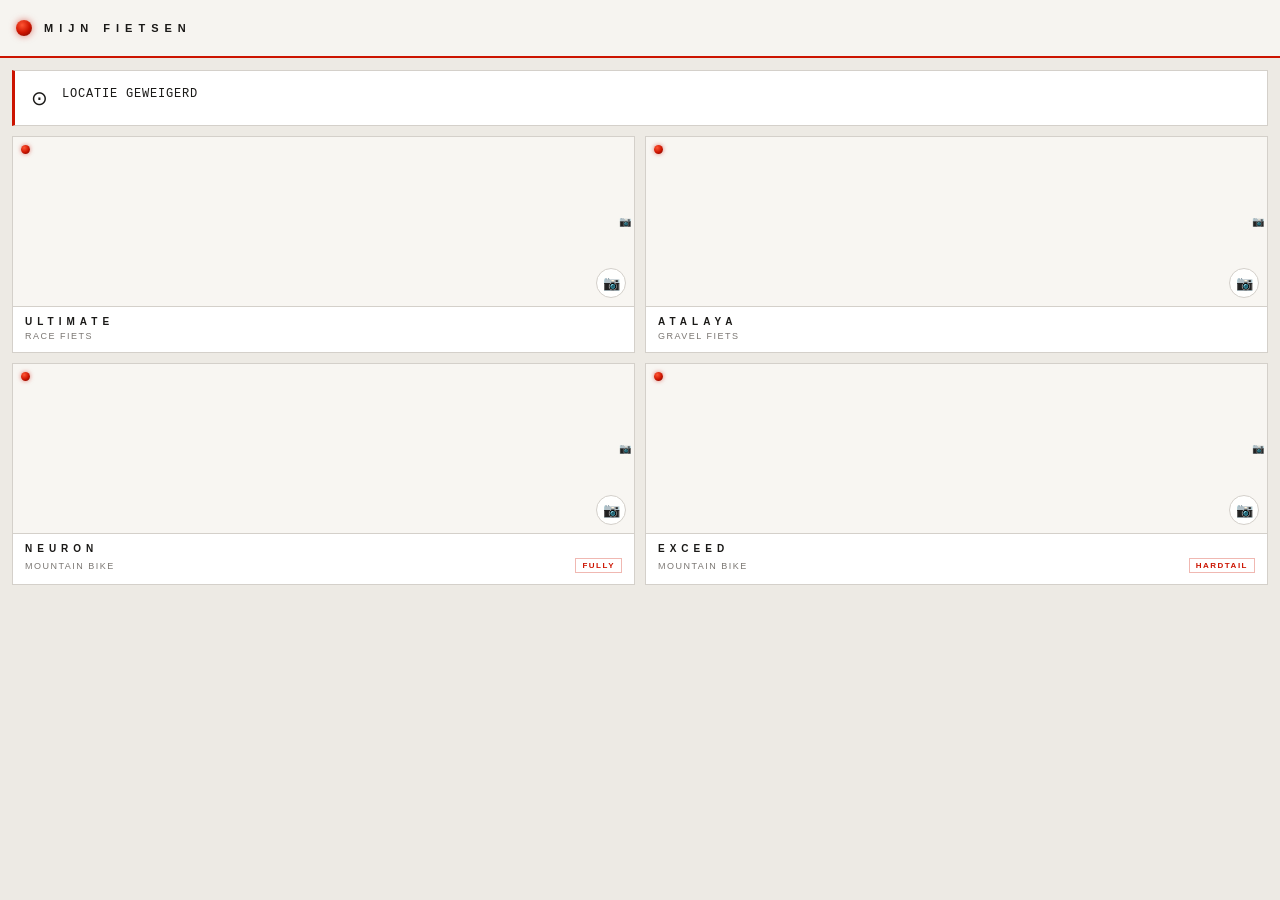
==== commit 911d39a5: "Redesign: 2001 A Space Odyssey stijl, vinkjes reset bij openen Schoon wit/crème palet met HAL 9000 r" ====
--- a/web/bikecheck.html
+++ b/web/bikecheck.html
@@ -6,49 +6,30 @@
 <title>BikeCheck</title>
 <style>
 :root {
-    --ruimte:  #08061A;
-    --cosmos:  #120E30;
-    --nebula:  #1A1240;
-    --oranje:  #E8622A;
-    --goud:    #F0B429;
-    --ster:    #EDE8C5;
-    --teal:    #00D4B8;
-    --dim:     rgba(240,180,41,.12);
-    --lijn:    rgba(232,98,42,.35);
+    --bg:    #EDEAE4;
+    --card:  #FFFFFF;
+    --hal:   #CC1400;
+    --hal-d: #A01000;
+    --tekst: #1A1917;
+    --sub:   #7A7672;
+    --lijn:  #D4D0CA;
+    --balk:  #F6F4F0;
 }
 *, *::before, *::after { box-sizing: border-box; margin: 0; padding: 0; }
 html, body {
     height: 100%;
-    font-family: -apple-system, BlinkMacSystemFont, 'Segoe UI', Roboto, sans-serif;
-    background: var(--ruimte);
-    color: var(--ster);
+    font-family: 'Helvetica Neue', Helvetica, Arial, sans-serif;
+    background: var(--bg);
+    color: var(--tekst);
     -webkit-tap-highlight-color: transparent;
     overscroll-behavior: none;
 }
 .verborgen { display: none !important; }
 
-/* ── Sterrenhemel canvas ── */
-#sterren {
-    position: fixed;
-    inset: 0;
-    z-index: 0;
-    pointer-events: none;
-}
-
-/* ── Scherm wrapper (boven canvas) ── */
-#hoofd-scherm, #check-scherm {
-    position: relative;
-    z-index: 1;
-    min-height: 100dvh;
-    display: flex;
-    flex-direction: column;
-}
-
 /* ── App-balk ── */
 .balk {
-    background: rgba(8,6,26,.88);
-    border-bottom: 1.5px solid var(--oranje);
-    color: var(--ster);
+    background: var(--balk);
+    border-bottom: 2px solid var(--hal);
     padding: 0 16px;
     display: flex;
     align-items: center;
@@ -57,60 +38,66 @@
     top: 0;
     z-index: 10;
     flex-wrap: wrap;
-    backdrop-filter: blur(8px);
-    -webkit-backdrop-filter: blur(8px);
+}
+.hal-oog {
+    width: 16px;
+    height: 16px;
+    border-radius: 50%;
+    flex-shrink: 0;
+    margin-right: 12px;
+    background: radial-gradient(circle at 38% 32%, #FF5533, #CC1400 52%, #6B0600);
+    box-shadow: 0 0 7px rgba(204,20,0,.55), inset 0 1px 2px rgba(255,120,90,.25);
 }
 .balk-titel {
-    font-size: 14px;
+    font-size: 11px;
     font-weight: 700;
     flex: 1;
-    letter-spacing: 4px;
-    text-transform: uppercase;
-    color: var(--goud);
+    letter-spacing: 6px;
+    text-transform: uppercase;
+    color: var(--tekst);
     line-height: 56px;
 }
 .icoon-knop {
     background: none;
     border: none;
-    color: var(--ster);
+    color: var(--sub);
     cursor: pointer;
     padding: 8px;
     border-radius: 50%;
     display: flex;
     align-items: center;
     justify-content: center;
+    font-size: 20px;
     line-height: 56px;
-    font-size: 22px;
     transition: color .15s;
 }
-.icoon-knop:active { color: var(--oranje); }
-
-/* Voortgang */
+.icoon-knop:active { color: var(--hal); }
+
+/* ── Voortgang ── */
 .voortgang-wrap { width: 100%; padding: 0 0 10px; }
 .voortgang-balk {
-    height: 4px;
-    background: rgba(255,255,255,.1);
-    border-radius: 2px;
+    height: 2px;
+    background: var(--lijn);
     overflow: hidden;
 }
 .voortgang-fill {
     height: 100%;
-    background: linear-gradient(90deg, var(--oranje), var(--goud));
-    border-radius: 2px;
+    background: var(--hal);
     transition: width .35s ease;
     width: 0%;
 }
 .voortgang-labels {
     display: flex;
     justify-content: space-between;
-    font-size: 11px;
+    font-size: 10px;
     font-family: 'Courier New', monospace;
-    color: rgba(240,180,41,.7);
+    letter-spacing: 2px;
+    color: var(--sub);
     margin-top: 5px;
-    letter-spacing: 1px;
-}
-
-/* ── Scherm-inhoud ── */
+    text-transform: uppercase;
+}
+
+/* ── Inhoud ── */
 .inhoud {
     padding: 12px;
     display: flex;
@@ -121,34 +108,23 @@
 
 /* ── Weerkaart ── */
 .weerkaart {
-    background: rgba(18,14,48,.82);
+    background: var(--card);
     border: 1px solid var(--lijn);
-    border-radius: 6px;
+    border-left: 3px solid var(--hal);
     padding: 12px 16px;
     display: flex;
     align-items: flex-start;
-    gap: 12px;
-    position: relative;
-    backdrop-filter: blur(6px);
-}
-.weerkaart::before,
-.weerkaart::after {
-    content: '◈';
-    position: absolute;
-    font-size: 10px;
-    color: var(--oranje);
-    opacity: .6;
-}
-.weerkaart::before { top: 5px; left: 8px; }
-.weerkaart::after  { bottom: 5px; right: 8px; }
-.weer-emoji { font-size: 24px; flex-shrink: 0; line-height: 1.2; }
+    gap: 14px;
+}
+.weer-emoji { font-size: 20px; flex-shrink: 0; line-height: 1.5; }
 .weer-tekst {
-    font-size: 13px;
-    line-height: 1.65;
+    font-size: 12px;
+    line-height: 1.9;
     white-space: pre-line;
     font-family: 'Courier New', monospace;
-    color: var(--ster);
-    letter-spacing: .3px;
+    letter-spacing: .8px;
+    text-transform: uppercase;
+    color: var(--tekst);
 }
 
 /* ── Fietskaarten ── */
@@ -158,79 +134,96 @@
     gap: 10px;
 }
 .fiets-kaart {
-    border-radius: 12px;
+    background: var(--card);
     overflow: hidden;
-    border: 1px solid rgba(232,98,42,.25);
+    border: 1px solid var(--lijn);
     cursor: pointer;
-    transition: transform .15s, box-shadow .15s;
+    transition: border-color .15s, transform .12s;
     user-select: none;
-    background: var(--nebula);
 }
 .fiets-kaart:active {
-    transform: scale(.96);
-    box-shadow: 0 0 18px rgba(232,98,42,.3);
-}
-.fiets-foto-wrap { position: relative; height: 210px; overflow: hidden; }
+    transform: scale(.97);
+    border-color: var(--hal);
+}
+.fiets-foto-wrap {
+    position: relative;
+    height: 170px;
+    background: #F8F6F2;
+    border-bottom: 1px solid var(--lijn);
+    overflow: hidden;
+    display: flex;
+    align-items: center;
+    justify-content: center;
+}
 .fiets-foto {
-    height: 210px;
-    background-size: cover;
+    width: 100%;
+    height: 100%;
+    background-size: contain;
     background-position: center;
+    background-repeat: no-repeat;
     transition: transform .3s ease;
 }
-.fiets-kaart:active .fiets-foto { transform: scale(1.04); }
-
-/* donkere gradient overlay over de foto */
-.fiets-foto-wrap::after {
-    content: '';
+.fiets-kaart:active .fiets-foto { transform: scale(1.06); }
+.hal-dot {
     position: absolute;
-    inset: 0;
-    background: linear-gradient(to bottom, rgba(8,6,26,.05) 0%, rgba(8,6,26,.72) 100%);
-    pointer-events: none;
+    top: 8px; left: 8px;
+    width: 9px; height: 9px;
+    border-radius: 50%;
+    background: radial-gradient(circle at 35% 30%, #FF5533, #CC1400 55%, #6B0600);
+    box-shadow: 0 0 4px rgba(204,20,0,.55);
 }
 .foto-knop {
     position: absolute;
     bottom: 8px; right: 8px;
-    background: rgba(8,6,26,.65);
-    border: 1px solid rgba(232,98,42,.5);
+    background: rgba(255,255,255,.92);
+    border: 1px solid var(--lijn);
     border-radius: 50%;
-    width: 32px; height: 32px;
+    width: 30px; height: 30px;
     display: flex; align-items: center; justify-content: center;
     cursor: pointer;
-    font-size: 15px;
+    font-size: 14px;
     z-index: 3;
-}
-.foto-knop:active { background: rgba(232,98,42,.4); }
-.fiets-naam-overlay {
-    position: absolute;
-    bottom: 10px; left: 12px;
-    z-index: 3;
-    font-size: 13px;
-    font-weight: 900;
+    transition: border-color .15s;
+}
+.foto-knop:active { border-color: var(--hal); }
+.geen-foto-tekst {
+    font-size: 10px;
     letter-spacing: 3px;
     text-transform: uppercase;
-    color: var(--goud);
-    text-shadow: 0 1px 8px rgba(0,0,0,.8);
+    color: var(--lijn);
+    pointer-events: none;
 }
 .fiets-info {
-    padding: 8px 12px 10px;
+    padding: 9px 12px 11px;
+}
+.fiets-naam {
+    font-size: 10px;
+    font-weight: 700;
+    letter-spacing: 5px;
+    text-transform: uppercase;
+    color: var(--tekst);
+}
+.fiets-rij {
     display: flex;
     align-items: center;
     gap: 6px;
+    margin-top: 4px;
 }
 .fiets-sub {
-    font-size: 11px;
-    color: rgba(237,232,197,.55);
+    font-size: 9px;
+    color: var(--sub);
     flex: 1;
-    letter-spacing: .5px;
+    letter-spacing: 1.5px;
+    text-transform: uppercase;
 }
 .fiets-type {
-    font-size: 10px;
+    font-size: 8px;
     font-weight: 700;
-    color: var(--teal);
-    border: 1px solid rgba(0,212,184,.4);
-    padding: 2px 7px;
-    border-radius: 20px;
-    letter-spacing: .5px;
+    color: var(--hal);
+    border: 1px solid rgba(204,20,0,.3);
+    padding: 2px 6px;
+    letter-spacing: 1.5px;
+    text-transform: uppercase;
 }
 
 /* ── Checklijst ── */
@@ -238,17 +231,13 @@
     list-style: none;
     display: flex;
     flex-direction: column;
-    gap: 5px;
     padding-bottom: 32px;
 }
 .check-item {
-    background: rgba(18,14,48,.75);
-    border-left: 3px solid var(--oranje);
-    border-radius: 0 6px 6px 0;
-    overflow: hidden;
-    transition: background .15s;
-}
-.check-item:active { background: rgba(26,18,64,.9); }
+    background: var(--card);
+    border-bottom: 1px solid var(--lijn);
+}
+.check-item:first-child { border-top: 1px solid var(--lijn); }
 .check-item label {
     display: flex;
     align-items: center;
@@ -270,87 +259,90 @@
     position: absolute;
     top: 50%; left: 50%;
     transform: translate(-50%, -50%);
-    width: 20px; height: 20px;
-    border: 2px solid rgba(232,98,42,.5);
+    width: 18px; height: 18px;
+    border: 1.5px solid var(--lijn);
     border-radius: 50%;
     background: transparent;
     transition: all .15s;
 }
 .check-item input[type=checkbox]:checked::after {
-    background: var(--oranje);
-    border-color: var(--oranje);
-    background-image: url("data:image/svg+xml,%3Csvg xmlns='http://www.w3.org/2000/svg' width='12' height='12' viewBox='0 0 24 24' fill='none' stroke='white' stroke-width='3.5' stroke-linecap='round' stroke-linejoin='round'%3E%3Cpolyline points='20 6 9 17 4 12'/%3E%3C/svg%3E");
+    background: var(--hal);
+    border-color: var(--hal);
+    background-image: url("data:image/svg+xml,%3Csvg xmlns='http://www.w3.org/2000/svg' width='10' height='10' viewBox='0 0 24 24' fill='none' stroke='white' stroke-width='3.5' stroke-linecap='round' stroke-linejoin='round'%3E%3Cpolyline points='20 6 9 17 4 12'/%3E%3C/svg%3E");
     background-repeat: no-repeat;
     background-position: center;
-    box-shadow: 0 0 8px rgba(232,98,42,.6);
+    box-shadow: 0 0 6px rgba(204,20,0,.4);
 }
 .item-inhoud { flex: 1; display: flex; flex-direction: column; gap: 4px; padding: 10px 0; }
-.item-tekst { font-size: 14px; line-height: 1.3; color: var(--ster); transition: opacity .15s; }
+.item-tekst { font-size: 14px; line-height: 1.3; color: var(--tekst); transition: opacity .15s; }
 .item-badge {
     display: inline-block;
-    font-size: 10px;
+    font-size: 9px;
     font-weight: 700;
-    padding: 2px 8px;
-    border-radius: 20px;
+    padding: 2px 7px;
     align-self: flex-start;
-    letter-spacing: .5px;
-}
-.badge-uv   { background: rgba(240,180,41,.15); color: var(--goud); border: 1px solid rgba(240,180,41,.3); }
-.badge-koud { background: rgba(0,212,184,.12);  color: var(--teal); border: 1px solid rgba(0,212,184,.3); }
-.check-item.afgevinkt { border-left-color: rgba(232,98,42,.25); }
-.check-item.afgevinkt .item-tekst { text-decoration: line-through; opacity: .3; }
-
-/* ── Reset-dialoog ── */
+    letter-spacing: 1.5px;
+    text-transform: uppercase;
+}
+.badge-uv   { background: rgba(204,20,0,.07); color: var(--hal); border: 1px solid rgba(204,20,0,.2); }
+.badge-koud { background: rgba(0,70,180,.06); color: #0046B4; border: 1px solid rgba(0,70,180,.2); }
+.check-item.afgevinkt .item-tekst { text-decoration: line-through; opacity: .28; }
+
+/* ── Dialoog ── */
 .overlay {
     position: fixed; inset: 0;
-    background: rgba(8,6,26,.75);
+    background: rgba(238,234,228,.82);
     display: flex; align-items: center; justify-content: center;
     z-index: 100; padding: 24px;
-    backdrop-filter: blur(4px);
+    backdrop-filter: blur(6px);
+    -webkit-backdrop-filter: blur(6px);
 }
 .dialoog {
-    background: var(--cosmos);
-    border: 1px solid var(--oranje);
-    border-radius: 10px;
+    background: var(--card);
+    border: 1px solid var(--lijn);
+    border-top: 3px solid var(--hal);
     padding: 24px;
     max-width: 300px;
     width: 100%;
-    box-shadow: 0 0 40px rgba(232,98,42,.25);
-    position: relative;
-}
-.dialoog::before { content: '◈'; position: absolute; top: 8px; left: 12px; color: var(--oranje); font-size: 10px; opacity: .7; }
-.dialoog::after  { content: '◈'; position: absolute; bottom: 8px; right: 12px; color: var(--oranje); font-size: 10px; opacity: .7; }
-.dialoog h2 { font-size: 15px; letter-spacing: 2px; text-transform: uppercase; color: var(--goud); margin-bottom: 10px; }
-.dialoog p  { font-size: 13px; color: rgba(237,232,197,.65); margin-bottom: 22px; line-height: 1.6; }
+    box-shadow: 0 4px 24px rgba(0,0,0,.10);
+}
+.dialoog h2 {
+    font-size: 10px;
+    letter-spacing: 5px;
+    text-transform: uppercase;
+    color: var(--tekst);
+    margin-bottom: 12px;
+}
+.dialoog p { font-size: 13px; color: var(--sub); margin-bottom: 22px; line-height: 1.6; }
 .dialoog-knoppen { display: flex; gap: 10px; justify-content: flex-end; }
 .knop {
     padding: 9px 18px;
-    border: none;
-    border-radius: 6px;
-    font-size: 13px;
-    font-weight: 600;
-    letter-spacing: 1px;
+    border: 1px solid var(--lijn);
+    font-size: 10px;
+    font-weight: 700;
+    letter-spacing: 2.5px;
     text-transform: uppercase;
     cursor: pointer;
-    transition: opacity .15s;
-}
-.knop:active { opacity: .7; }
-.knop-annuleer { background: rgba(237,232,197,.1); color: var(--ster); border: 1px solid rgba(237,232,197,.2); }
-.knop-reset    { background: var(--oranje); color: #fff; }
+    transition: all .15s;
+    background: transparent;
+}
+.knop-annuleer { color: var(--sub); }
+.knop-annuleer:active { background: var(--lijn); }
+.knop-reset    { background: var(--hal); color: #fff; border-color: var(--hal); }
+.knop-reset:active { background: var(--hal-d); }
 </style>
 </head>
 <body>
 
-<canvas id="sterren"></canvas>
-
 <!-- ═══ HOOFDSCHERM ═══ -->
 <div id="hoofd-scherm">
     <header class="balk">
+        <div class="hal-oog"></div>
         <span class="balk-titel">Mijn Fietsen</span>
     </header>
     <div class="inhoud">
         <div class="weerkaart">
-            <span class="weer-emoji">🌌</span>
+            <span class="weer-emoji">⊙</span>
             <span class="weer-tekst" id="weer-hoofd">Locatie ophalen…</span>
         </div>
         <div class="fiets-grid" id="fiets-grid"></div>
@@ -361,7 +353,7 @@
 <div id="check-scherm" class="verborgen">
     <header class="balk">
         <button class="icoon-knop" id="terug-knop">&#8592;</button>
-        <span class="balk-titel" id="check-titel">Ultimate</span>
+        <span class="balk-titel" id="check-titel">—</span>
         <button class="icoon-knop" id="reset-knop" title="Reset">&#8635;</button>
         <div class="voortgang-wrap">
             <div class="voortgang-balk">
@@ -375,7 +367,7 @@
     </header>
     <div class="inhoud">
         <div class="weerkaart">
-            <span class="weer-emoji">🌌</span>
+            <span class="weer-emoji">⊙</span>
             <span class="weer-tekst" id="weer-check">Locatie ophalen…</span>
         </div>
         <ul class="checklijst" id="check-items"></ul>
@@ -397,75 +389,16 @@
 <script>
 'use strict';
 
-// ── Sterren-canvas ────────────────────────────────────────────────────────────
-(function initSterren() {
-    const c = document.getElementById('sterren');
-    const ctx = c.getContext('2d');
-    let sterren = [];
-
-    function maakSterren() {
-        sterren = [];
-        for (let i = 0; i < 200; i++) {
-            sterren.push({
-                x: Math.random(),
-                y: Math.random(),
-                r: Math.random() * 1.4 + 0.2,
-                a: Math.random() * 0.6 + 0.3,
-                knipperSnelheid: Math.random() * 0.008 + 0.002,
-                knipperFase: Math.random() * Math.PI * 2,
-            });
-        }
-    }
-
-    function resize() {
-        c.width  = window.innerWidth;
-        c.height = window.innerHeight;
-    }
-
-    function teken(t) {
-        ctx.clearRect(0, 0, c.width, c.height);
-
-        // Nevel-gloed (twee zachte cirkels)
-        const g1 = ctx.createRadialGradient(c.width*.3, c.height*.25, 0, c.width*.3, c.height*.25, c.width*.45);
-        g1.addColorStop(0, 'rgba(60,20,120,.18)');
-        g1.addColorStop(1, 'rgba(8,6,26,0)');
-        ctx.fillStyle = g1;
-        ctx.fillRect(0, 0, c.width, c.height);
-
-        const g2 = ctx.createRadialGradient(c.width*.75, c.height*.6, 0, c.width*.75, c.height*.6, c.width*.4);
-        g2.addColorStop(0, 'rgba(20,60,100,.14)');
-        g2.addColorStop(1, 'rgba(8,6,26,0)');
-        ctx.fillStyle = g2;
-        ctx.fillRect(0, 0, c.width, c.height);
-
-        sterren.forEach(s => {
-            const alpha = s.a * (0.6 + 0.4 * Math.sin(t * s.knipperSnelheid * 1000 + s.knipperFase));
-            ctx.beginPath();
-            ctx.arc(s.x * c.width, s.y * c.height, s.r, 0, Math.PI * 2);
-            ctx.fillStyle = `rgba(237,232,197,${alpha})`;
-            ctx.fill();
-        });
-        requestAnimationFrame(teken);
-    }
-
-    window.addEventListener('resize', resize);
-    resize();
-    maakSterren();
-    requestAnimationFrame(teken);
-})();
-
-// ── Config ────────────────────────────────────────────────────────────────────
 const API_SLEUTEL = 'b2993d09a467a0172653bfecc4851b74';
 
-// ── Fietsen (kleur = nebula-blend achter foto) ────────────────────────────────
 const FIETSEN = [
-    { naam:'Ultimate', sub:'Race fiets',    type:'',        nebulaKleur:'#1A0A3E' },
-    { naam:'Atalaya',  sub:'Gravel fiets',  type:'',        nebulaKleur:'#1D1040' },
-    { naam:'Neuron',   sub:'Mountain bike', type:'Fully',   nebulaKleur:'#1A1535' },
-    { naam:'Exceed',   sub:'Mountain bike', type:'Hardtail',nebulaKleur:'#0D1830' },
+    { naam:'Ultimate', sub:'Race fiets',    type:''         },
+    { naam:'Atalaya',  sub:'Gravel fiets',  type:''         },
+    { naam:'Neuron',   sub:'Mountain bike', type:'Fully'    },
+    { naam:'Exceed',   sub:'Mountain bike', type:'Hardtail' },
 ];
 
-// ── Checklijsten ──────────────────────────────────────────────────────────────
+// Checklijsten — vinkjes starten altijd UIT bij openen
 const LIJSTEN = {
     Ultimate: [
         { id:'u1',  tekst:'Raceschoenen' },
@@ -519,46 +452,38 @@
     ],
 };
 
-// ── Weer-items ─────────────────────────────────────────────────────────────────
 function weerItems(temp, uvi) {
     const items = [];
     if (uvi >= 3) {
-        items.push({ id:'w_zonnebrand', tekst:'Zonnebrand',        badge:'☀ UV',   cls:'badge-uv' });
-        items.push({ id:'w_lipbalsem',  tekst:'Lipbalsem',          badge:'☀ UV',   cls:'badge-uv' });
+        items.push({ id:'w_zonnebrand', tekst:'Zonnebrand',        badge:'UV',   cls:'badge-uv' });
+        items.push({ id:'w_lipbalsem',  tekst:'Lipbalsem',          badge:'UV',   cls:'badge-uv' });
     }
     if (temp < 5) {
-        items.push({ id:'w_muts',       tekst:'Muts',               badge:'❄ Koud', cls:'badge-koud' });
-        items.push({ id:'w_handsch',    tekst:'Warme handschoenen', badge:'❄ Koud', cls:'badge-koud' });
-        items.push({ id:'w_overschoen', tekst:'Overschoenen',       badge:'❄ Koud', cls:'badge-koud' });
+        items.push({ id:'w_muts',       tekst:'Muts',               badge:'Koud', cls:'badge-koud' });
+        items.push({ id:'w_handsch',    tekst:'Warme handschoenen', badge:'Koud', cls:'badge-koud' });
+        items.push({ id:'w_overschoen', tekst:'Overschoenen',       badge:'Koud', cls:'badge-koud' });
     }
     return items;
 }
 
-// ── State ─────────────────────────────────────────────────────────────────────
+// In-memory state per fiets (gereset bij elke pagina-open)
+const sessieState = {};
+
 let huidigeFiets = null;
 let weerTemp = 15;
 let weerUvi  = 0;
 let weerTekst = 'Locatie ophalen…';
 
-// ── Opslag ────────────────────────────────────────────────────────────────────
-function slaOp(naam, items) {
-    const s = {};
-    items.forEach(it => s[it.id] = it.aangevinkt);
-    localStorage.setItem('bc_' + naam, JSON.stringify(s));
-}
-function laadOp(naam) {
-    try { return JSON.parse(localStorage.getItem('bc_' + naam)) || {}; }
-    catch { return {}; }
-}
+// Alleen foto's bewaren tussen sessies
 function laadFoto(naam) { return localStorage.getItem('bc_foto_' + naam) || ''; }
 function slaFotoOp(naam, dataUrl) { localStorage.setItem('bc_foto_' + naam, dataUrl); }
 
-// ── Navigatie ─────────────────────────────────────────────────────────────────
 function toonHoofd() {
     document.getElementById('check-scherm').classList.add('verborgen');
     document.getElementById('hoofd-scherm').classList.remove('verborgen');
     huidigeFiets = null;
 }
+
 function toonChecklist(fiets) {
     huidigeFiets = fiets;
     document.getElementById('hoofd-scherm').classList.add('verborgen');
@@ -568,27 +493,27 @@
     tekenChecklist();
 }
 
-// ── Fietskaarten ──────────────────────────────────────────────────────────────
 function tekenFietsen() {
     const grid = document.getElementById('fiets-grid');
     grid.innerHTML = FIETSEN.map(f => {
-        const opgeslagenFoto = laadFoto(f.naam);
-        let fotoStijl;
-        if (opgeslagenFoto) {
-            fotoStijl = `background: url('${opgeslagenFoto}') center/cover; background-color: ${f.nebulaKleur}; background-blend-mode: multiply;`;
-        } else {
-            fotoStijl = `background: url('images/bike_${f.naam.toLowerCase()}.jpg') center/cover ${f.nebulaKleur}; background-blend-mode: multiply;`;
-        }
+        const foto = laadFoto(f.naam);
+        const fotoStijl = foto
+            ? `background-image:url('${foto}'); background-size:contain; background-position:center; background-repeat:no-repeat;`
+            : '';
         return `
         <div class="fiets-kaart" data-naam="${f.naam}">
             <div class="fiets-foto-wrap">
                 <div class="fiets-foto" id="foto-${f.naam}" style="${fotoStijl}"></div>
-                <div class="fiets-naam-overlay">${f.naam}</div>
+                ${!foto ? '<span class="geen-foto-tekst">📷</span>' : ''}
+                <div class="hal-dot"></div>
                 <button class="foto-knop" data-fiets="${f.naam}" title="Foto wijzigen">📷</button>
             </div>
             <div class="fiets-info">
-                <span class="fiets-sub">${f.sub}</span>
-                ${f.type ? `<span class="fiets-type">${f.type}</span>` : ''}
+                <div class="fiets-naam">${f.naam}</div>
+                <div class="fiets-rij">
+                    <span class="fiets-sub">${f.sub}</span>
+                    ${f.type ? `<span class="fiets-type">${f.type}</span>` : ''}
+                </div>
             </div>
         </div>`;
     }).join('');
@@ -616,15 +541,17 @@
     fileInput.onchange = () => {
         const bestand = fileInput.files[0];
         if (!bestand || !actieveFiets) return;
-        const fietsData = FIETSEN.find(f => f.naam === actieveFiets);
         const reader = new FileReader();
         reader.onload = ev => {
             slaFotoOp(actieveFiets, ev.target.result);
             const fotoEl = document.getElementById('foto-' + actieveFiets);
             if (fotoEl) {
-                fotoEl.style.background = `url('${ev.target.result}') center/cover`;
-                fotoEl.style.backgroundColor = fietsData ? fietsData.nebulaKleur : '#1A1240';
-                fotoEl.style.backgroundBlendMode = 'multiply';
+                fotoEl.style.backgroundImage  = `url('${ev.target.result}')`;
+                fotoEl.style.backgroundSize   = 'contain';
+                fotoEl.style.backgroundRepeat = 'no-repeat';
+                fotoEl.style.backgroundPosition = 'center';
+                const plaatshouder = fotoEl.parentElement.querySelector('.geen-foto-tekst');
+                if (plaatshouder) plaatshouder.remove();
             }
         };
         reader.readAsDataURL(bestand);
@@ -638,15 +565,20 @@
     });
 }
 
-// ── Checklist ─────────────────────────────────────────────────────────────────
 function tekenChecklist() {
     if (!huidigeFiets) return;
-    const opgeslagen = laadOp(huidigeFiets.naam);
-    const basisItems = LIJSTEN[huidigeFiets.naam].map(it => ({
-        ...it, aangevinkt: opgeslagen[it.id] ?? false, badge: '', cls: ''
+    const naam = huidigeFiets.naam;
+
+    // Haal in-memory state op (of maak nieuwe aan — altijd alles UIT)
+    if (!sessieState[naam]) {
+        sessieState[naam] = {};
+    }
+
+    const basisItems = LIJSTEN[naam].map(it => ({
+        ...it, aangevinkt: sessieState[naam][it.id] ?? false, badge:'', cls:''
     }));
     const wItems = weerItems(weerTemp, weerUvi).map(it => ({
-        ...it, aangevinkt: opgeslagen[it.id] ?? false
+        ...it, aangevinkt: sessieState[naam][it.id] ?? false
     }));
     const alleItems = [...basisItems, ...wItems];
 
@@ -668,8 +600,10 @@
             const li   = document.getElementById('li-' + cb.dataset.id);
             const item = alleItems.find(it => it.id === cb.dataset.id);
             li.classList.toggle('afgevinkt', cb.checked);
-            if (item) item.aangevinkt = cb.checked;
-            slaOp(huidigeFiets.naam, alleItems);
+            if (item) {
+                item.aangevinkt = cb.checked;
+                sessieState[naam][cb.dataset.id] = cb.checked;
+            }
             bijwerkVoortgang(alleItems);
         });
     });
@@ -685,7 +619,6 @@
     document.getElementById('voortgang-pct').textContent    = pct + '%';
 }
 
-// ── Weer ──────────────────────────────────────────────────────────────────────
 async function haalWeerOp(lat, lon) {
     try {
         const [fRes, uviRes] = await Promise.allSettled([
@@ -693,24 +626,24 @@
             fetch(`https://api.openweathermap.org/data/2.5/uvi?lat=${lat}&lon=${lon}&appid=${API_SLEUTEL}`).then(r => r.json()),
         ]);
         if (fRes.status !== 'fulfilled') throw new Error();
-        const f    = fRes.value;
-        const nu   = f.list[0];
+        const f     = fRes.value;
+        const nu    = f.list[0];
         const over4 = f.list[1];
-        weerTemp   = nu.main.temp;
-        weerUvi    = uviRes.status === 'fulfilled' ? (uviRes.value?.value ?? 0) : 0;
+        weerTemp    = nu.main.temp;
+        weerUvi     = uviRes.status === 'fulfilled' ? (uviRes.value?.value ?? 0) : 0;
         const temp  = Math.round(weerTemp);
         const temp4 = Math.round(over4.main.temp);
         const regen = Math.round(nu.pop * 100);
         const wid   = nu.weather[0].id;
-        const emoji = wid>=200&&wid<300?'⛈️':wid>=300&&wid<600?'🌧️':wid>=600&&wid<700?'🌨️':wid>=700&&wid<800?'🌫️':wid===800?'☀️':'⛅';
-        weerTekst   = `${emoji}  Nu: ${temp}°C     +4u: ${temp4}°C`;
-        if (regen > 30) weerTekst += `\n⚠  ${regen}% kans op regen`;
+        const emoji = wid>=200&&wid<300?'⛈':wid>=300&&wid<600?'🌧':wid>=600&&wid<700?'🌨':wid>=700&&wid<800?'◎':wid===800?'○':'◑';
+        weerTekst   = `${emoji}  Nu ${temp}°C  /  +4u ${temp4}°C`;
+        if (regen > 30) weerTekst += `\n!  Regen ${regen}%`;
         if (weerUvi >= 3) {
-            const niveau = weerUvi>=8?'ZEER HOOG':weerUvi>=6?'HOOG':'MATIG';
+            const niveau = weerUvi>=8?'zeer hoog':weerUvi>=6?'hoog':'matig';
             weerTekst += `\n◉  UV ${Math.round(weerUvi)} — ${niveau}`;
         }
     } catch {
-        weerTekst = 'Kon het weer niet ophalen';
+        weerTekst = 'Weerbericht niet beschikbaar';
     }
     document.getElementById('weer-hoofd').textContent = weerTekst;
     document.getElementById('weer-check').textContent = weerTekst;
@@ -734,7 +667,6 @@
     );
 }
 
-// ── Knoppen ───────────────────────────────────────────────────────────────────
 document.getElementById('terug-knop').addEventListener('click', toonHoofd);
 document.getElementById('reset-knop').addEventListener('click', () => {
     document.getElementById('reset-overlay').classList.remove('verborgen');
@@ -745,7 +677,7 @@
 document.getElementById('bevestig-reset').addEventListener('click', () => {
     document.getElementById('reset-overlay').classList.add('verborgen');
     if (huidigeFiets) {
-        localStorage.removeItem('bc_' + huidigeFiets.naam);
+        sessieState[huidigeFiets.naam] = {};
         tekenChecklist();
     }
 });
@@ -754,7 +686,6 @@
         document.getElementById('reset-overlay').classList.add('verborgen');
 });
 
-// ── Start ─────────────────────────────────────────────────────────────────────
 tekenFietsen();
 startWeer();
 setInterval(startWeer, 30 * 60 * 1000);
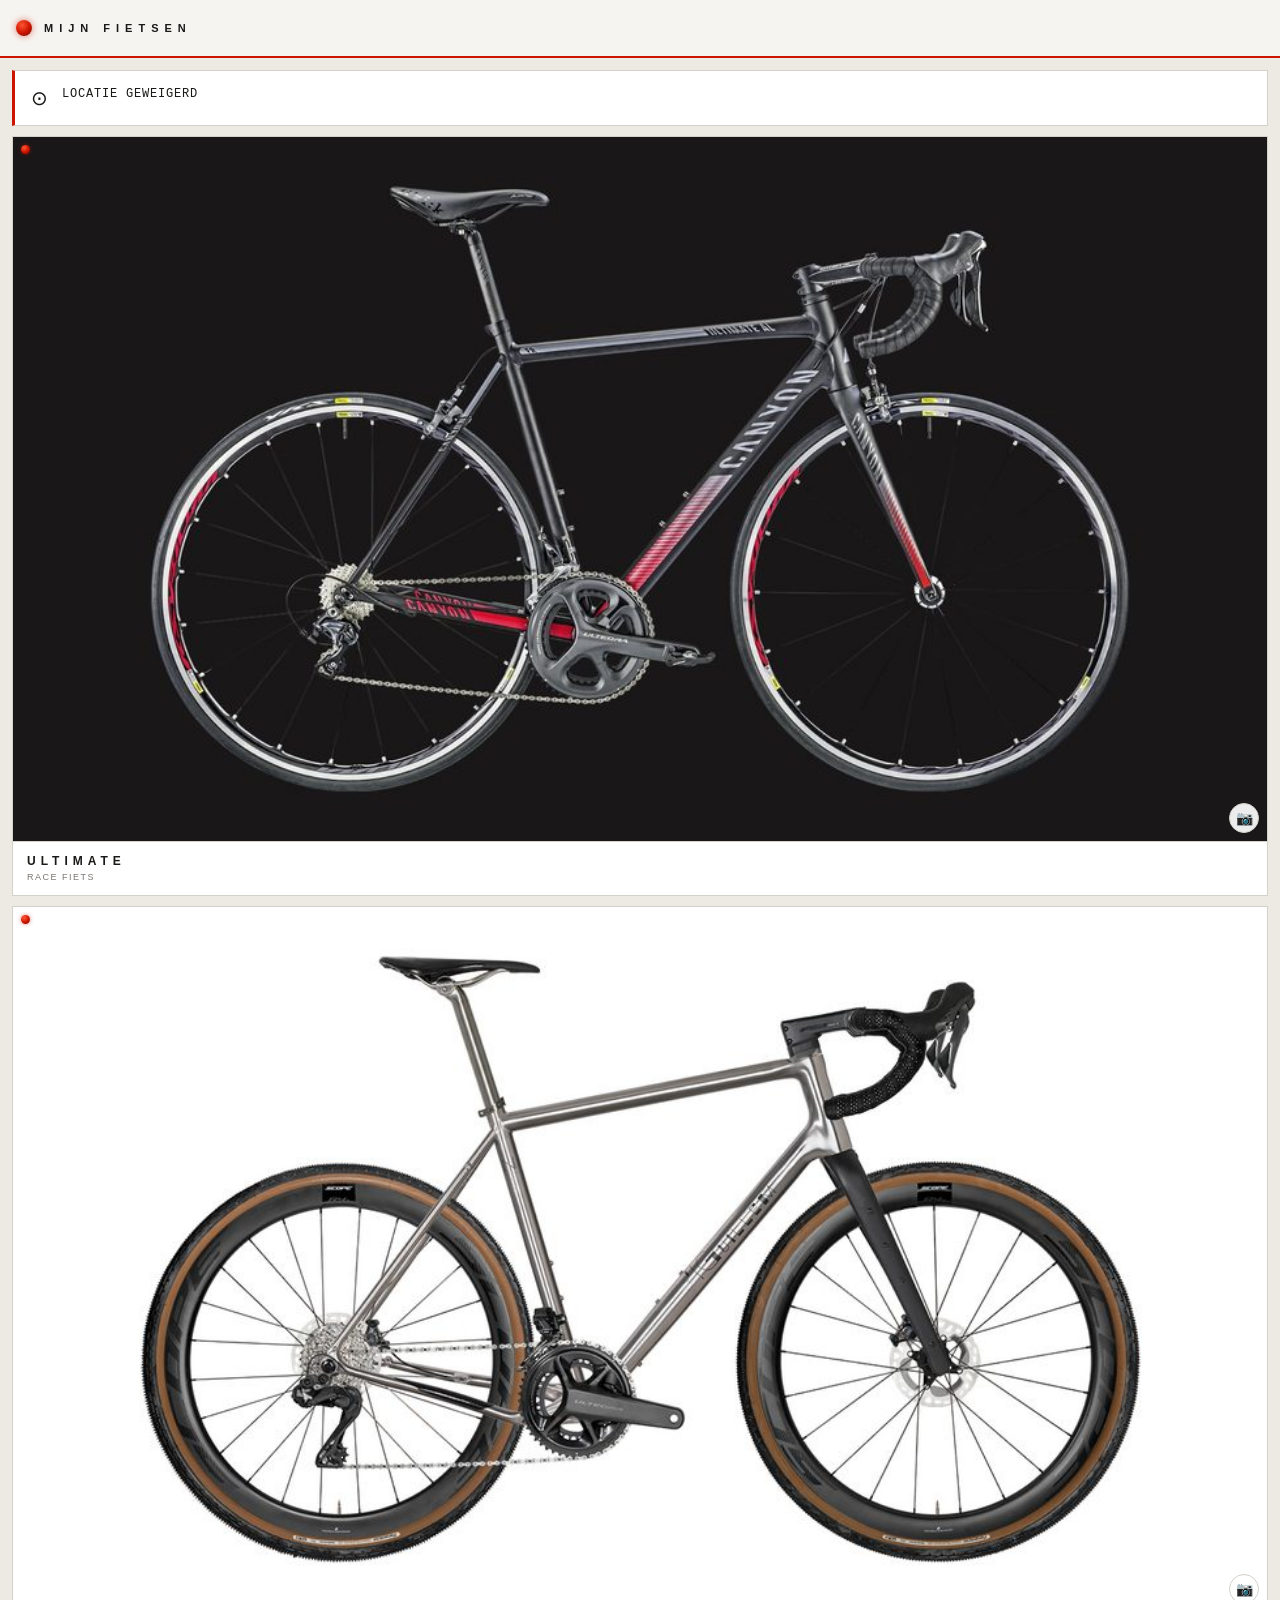
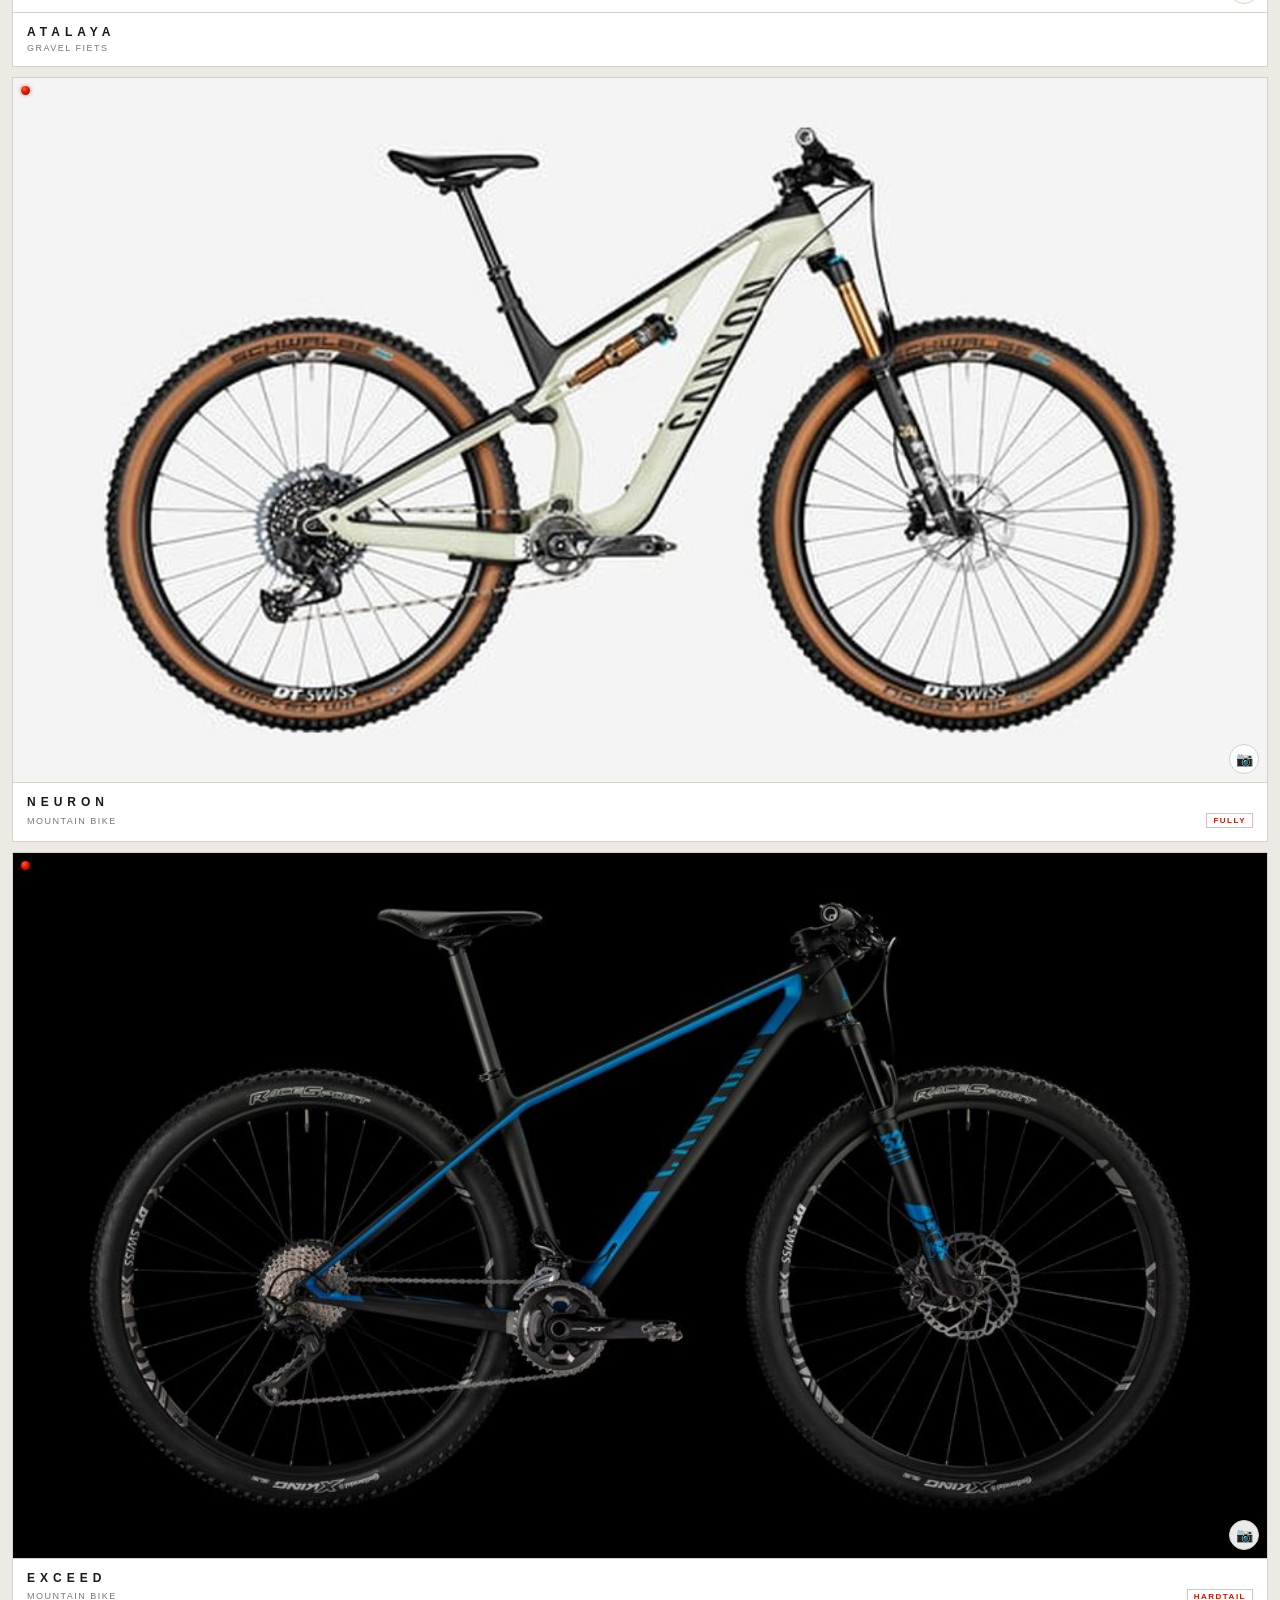
==== commit 9d0f2495: "Fietsfoto's in bikecheck.html opgenomen, eigen app-icoon De vier fietsfoto's zitten nu als data in h" ====
--- a/web/bikecheck.html
+++ b/web/bikecheck.html
@@ -130,7 +130,7 @@
 /* ── Fietskaarten ── */
 .fiets-grid {
     display: grid;
-    grid-template-columns: 1fr 1fr;
+    grid-template-columns: 1fr;
     gap: 10px;
 }
 .fiets-kaart {
@@ -147,7 +147,7 @@
 }
 .fiets-foto-wrap {
     position: relative;
-    height: 170px;
+    aspect-ratio: 16 / 9;
     background: #F8F6F2;
     border-bottom: 1px solid var(--lijn);
     overflow: hidden;
@@ -194,10 +194,10 @@
     pointer-events: none;
 }
 .fiets-info {
-    padding: 9px 12px 11px;
+    padding: 12px 14px 13px;
 }
 .fiets-naam {
-    font-size: 10px;
+    font-size: 12px;
     font-weight: 700;
     letter-spacing: 5px;
     text-transform: uppercase;
@@ -390,6 +390,9 @@
 'use strict';
 
 const API_SLEUTEL = 'b2993d09a467a0172653bfecc4851b74';
+
+// Fietsfoto's zitten in dit bestand zelf (geen images-map nodig)
+const FOTOS = {"Atalaya":{"bg":"#FFFFFF","data":"[data-uri]"},"Exceed":{"bg":"#000000","data":"[data-uri]"},"Neuron":{"bg":"#F4F4F4","data":"[data-uri]"},"Ultimate":{"bg":"#191718","data":"[data-uri]